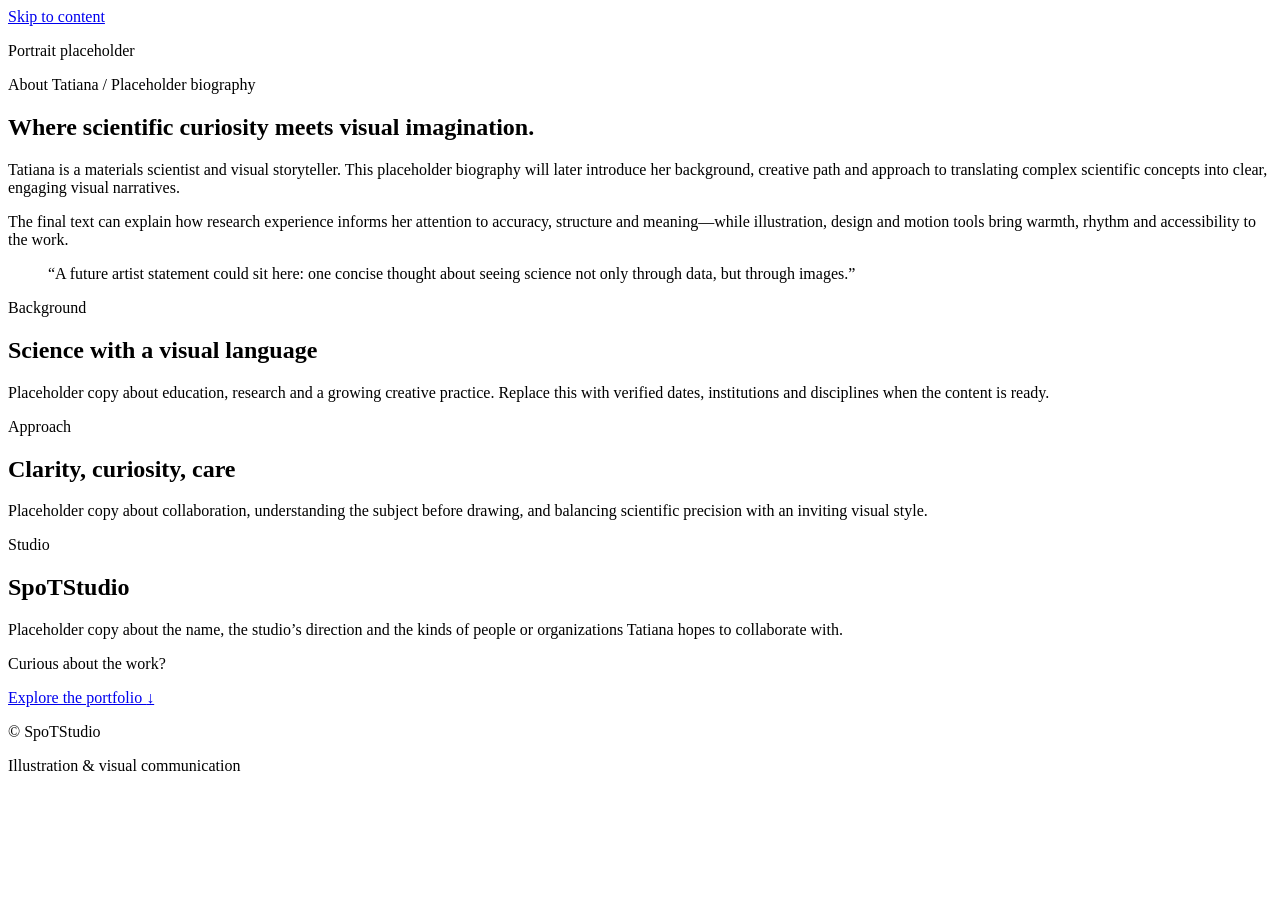
==== about.html @ 422855f8 "Publish initial SpoTStudio website" ====
<!doctype html>
<html lang="en">
<head>
  <meta charset="utf-8"><meta name="viewport" content="width=device-width, initial-scale=1">
  <meta name="description" content="About SpoTStudio and its creative practice.">
  <title>SpoTStudio — About</title>
  <link rel="stylesheet" href="assets/css/styles.css">
</head>
<body data-page="about">
  <a class="skip-link" href="#main">Skip to content</a><div data-site-header></div>
  <main id="main" class="about-main">
    <section class="about-hero wrap">
      <div class="portrait-placeholder" role="img" aria-label="Placeholder portrait for Tatiana">
        <div class="portrait-orbit orbit-one"></div><div class="portrait-orbit orbit-two"></div>
        <div class="portrait-silhouette"><span></span></div>
        <p>Portrait placeholder</p>
      </div>
      <div class="about-copy">
        <p class="eyebrow">About Tatiana / Placeholder biography</p>
        <h1>Where scientific curiosity meets visual imagination.</h1>
        <p class="dropcap">Tatiana is a materials scientist and visual storyteller. This placeholder biography will later introduce her background, creative path and approach to translating complex scientific concepts into clear, engaging visual narratives.</p>
        <p>The final text can explain how research experience informs her attention to accuracy, structure and meaning—while illustration, design and motion tools bring warmth, rhythm and accessibility to the work.</p>
        <blockquote>“A future artist statement could sit here: one concise thought about seeing science not only through data, but through images.”</blockquote>
      </div>
    </section>

    <section class="about-notes wrap">
      <article><p class="section-index">Background</p><h2>Science with a visual language</h2><p>Placeholder copy about education, research and a growing creative practice. Replace this with verified dates, institutions and disciplines when the content is ready.</p></article>
      <article><p class="section-index">Approach</p><h2>Clarity, curiosity, care</h2><p>Placeholder copy about collaboration, understanding the subject before drawing, and balancing scientific precision with an inviting visual style.</p></article>
      <article><p class="section-index">Studio</p><h2>SpoTStudio</h2><p>Placeholder copy about the name, the studio’s direction and the kinds of people or organizations Tatiana hopes to collaborate with.</p></article>
    </section>
  </main>
  <section class="cta-band"><div class="wrap cta-inner"><p>Curious about the work?</p><a href="index.html#portfolio">Explore the portfolio <span aria-hidden="true">↓</span></a></div></section>
  <footer class="site-footer wrap"><p>© <span data-current-year></span> SpoTStudio</p><p>Illustration &amp; visual communication</p></footer>
  <script src="assets/js/header.js"></script><script src="assets/js/main.js"></script>
</body>
</html>
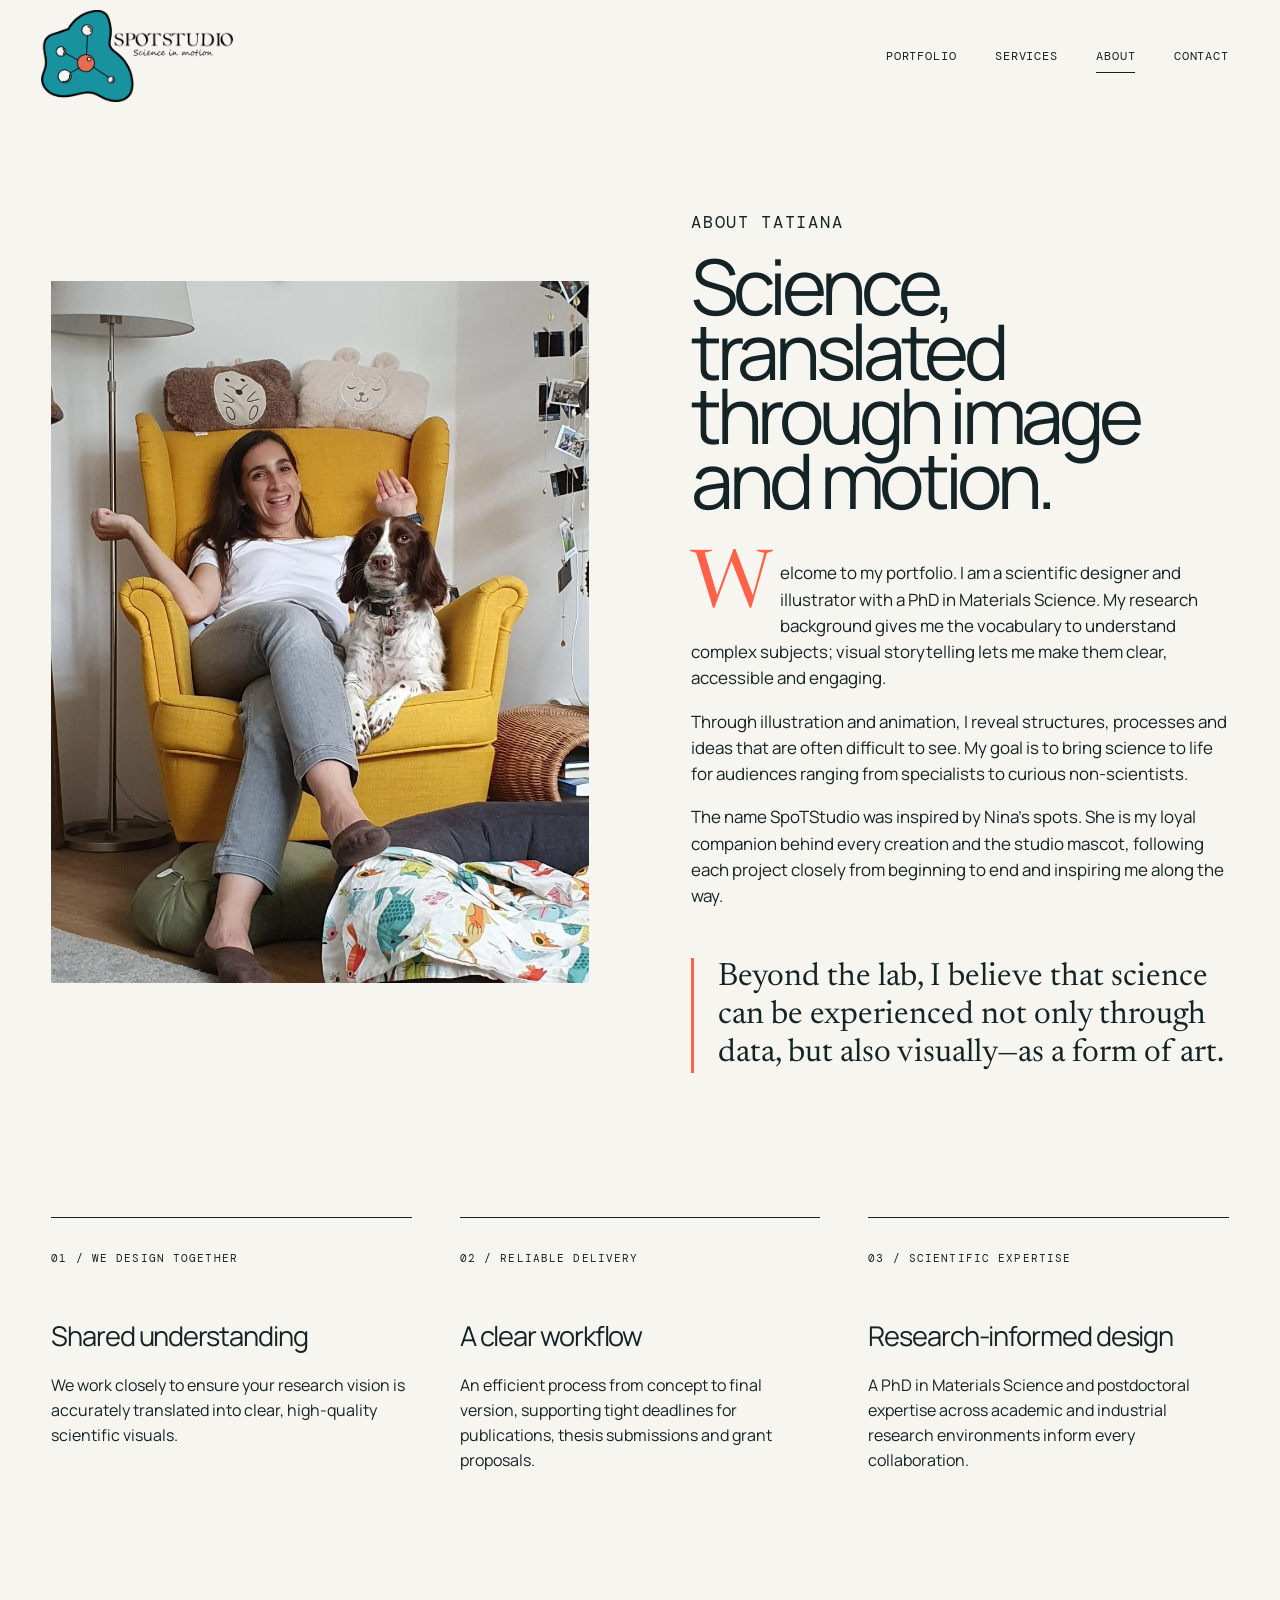
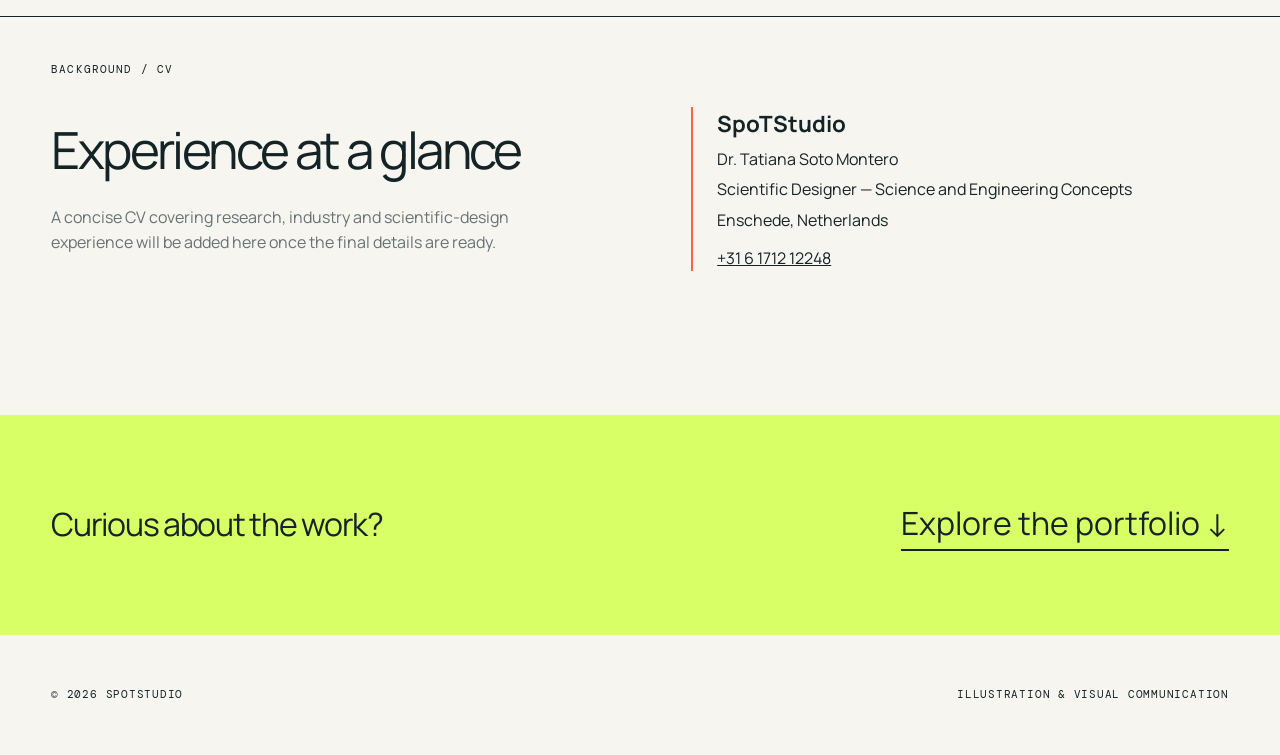
==== commit b40c2608: "Publish curated SpoTStudio portfolio" ====
--- a/about.html
+++ b/about.html
@@ -2,7 +2,7 @@
 <html lang="en">
 <head>
   <meta charset="utf-8"><meta name="viewport" content="width=device-width, initial-scale=1">
-  <meta name="description" content="About SpoTStudio and its creative practice.">
+  <meta name="description" content="Meet Dr. Tatiana Soto Montero, scientific designer and illustrator behind SpoTStudio.">
   <title>SpoTStudio — About</title>
   <link rel="stylesheet" href="assets/css/styles.css">
 </head>
@@ -10,28 +10,29 @@
   <a class="skip-link" href="#main">Skip to content</a><div data-site-header></div>
   <main id="main" class="about-main">
     <section class="about-hero wrap">
-      <div class="portrait-placeholder" role="img" aria-label="Placeholder portrait for Tatiana">
-        <div class="portrait-orbit orbit-one"></div><div class="portrait-orbit orbit-two"></div>
-        <div class="portrait-silhouette"><span></span></div>
-        <p>Portrait placeholder</p>
-      </div>
+      <figure class="about-portrait"><img src="assets/images/tatiana-intro.webp" alt="Tatiana seated with her dog" loading="eager" decoding="async"></figure>
       <div class="about-copy">
-        <p class="eyebrow">About Tatiana / Placeholder biography</p>
-        <h1>Where scientific curiosity meets visual imagination.</h1>
-        <p class="dropcap">Tatiana is a materials scientist and visual storyteller. This placeholder biography will later introduce her background, creative path and approach to translating complex scientific concepts into clear, engaging visual narratives.</p>
-        <p>The final text can explain how research experience informs her attention to accuracy, structure and meaning—while illustration, design and motion tools bring warmth, rhythm and accessibility to the work.</p>
-        <blockquote>“A future artist statement could sit here: one concise thought about seeing science not only through data, but through images.”</blockquote>
+        <p class="eyebrow">About Tatiana</p>
+        <h1>Science, translated through image and motion.</h1>
+        <p class="dropcap">Welcome to my portfolio. I am a scientific designer and illustrator with a PhD in Materials Science. My research background gives me the vocabulary to understand complex subjects; visual storytelling lets me make them clear, accessible and engaging.</p>
+        <p>Through illustration and animation, I reveal structures, processes and ideas that are often difficult to see. My goal is to bring science to life for audiences ranging from specialists to curious non-scientists.</p>
+        <p>The name SpoTStudio was inspired by Nina’s spots. She is my loyal companion behind every creation and the studio mascot, following each project closely from beginning to end and inspiring me along the way.</p>
+        <blockquote>Beyond the lab, I believe that science can be experienced not only through data, but also visually—as a form of art.</blockquote>
       </div>
     </section>
 
     <section class="about-notes wrap">
-      <article><p class="section-index">Background</p><h2>Science with a visual language</h2><p>Placeholder copy about education, research and a growing creative practice. Replace this with verified dates, institutions and disciplines when the content is ready.</p></article>
-      <article><p class="section-index">Approach</p><h2>Clarity, curiosity, care</h2><p>Placeholder copy about collaboration, understanding the subject before drawing, and balancing scientific precision with an inviting visual style.</p></article>
-      <article><p class="section-index">Studio</p><h2>SpoTStudio</h2><p>Placeholder copy about the name, the studio’s direction and the kinds of people or organizations Tatiana hopes to collaborate with.</p></article>
+      <article><p class="section-index">01 / We design together</p><h2>Shared understanding</h2><p>We work closely to ensure your research vision is accurately translated into clear, high-quality scientific visuals.</p></article>
+      <article><p class="section-index">02 / Reliable delivery</p><h2>A clear workflow</h2><p>An efficient process from concept to final version, supporting tight deadlines for publications, thesis submissions and grant proposals.</p></article>
+      <article><p class="section-index">03 / Scientific expertise</p><h2>Research-informed design</h2><p>A PhD in Materials Science and postdoctoral expertise across academic and industrial research environments inform every collaboration.</p></article>
+    </section>
+    <section class="studio-details wrap" aria-labelledby="studio-details-title">
+      <div><p class="section-index">Background / CV</p><h2 id="studio-details-title">Experience at a glance</h2><p>A concise CV covering research, industry and scientific-design experience will be added here once the final details are ready.</p></div>
+      <address><strong>SpoTStudio</strong><span>Dr. Tatiana Soto Montero</span><span>Scientific Designer — Science and Engineering Concepts</span><span>Enschede, Netherlands</span><a href="tel:+316171212248">+31 6 1712 12248</a></address>
     </section>
   </main>
   <section class="cta-band"><div class="wrap cta-inner"><p>Curious about the work?</p><a href="index.html#portfolio">Explore the portfolio <span aria-hidden="true">↓</span></a></div></section>
   <footer class="site-footer wrap"><p>© <span data-current-year></span> SpoTStudio</p><p>Illustration &amp; visual communication</p></footer>
-  <script src="assets/js/header.js"></script><script src="assets/js/main.js"></script>
+  <script src="assets/js/header.js?v=20260910-2"></script><script src="assets/js/main.js"></script>
 </body>
 </html>
--- a/assets/css/styles.css
+++ b/assets/css/styles.css
@@ -0,0 +1,80 @@
+@import url('https://fonts.googleapis.com/css2?family=DM+Mono:wght@300;400;500&family=Manrope:wght@400;500;600&family=Newsreader:ital,opsz,wght@1,6..72,400&display=swap');
+
+:root{--paper:#f6f5f0;--ink:#142326;--muted:#667273;--line:#cfd3cd;--accent:#ff6248;--acid:#d8ff65;--max:1440px;--pad:clamp(1.25rem,4vw,4rem)}
+*{box-sizing:border-box}html{scroll-behavior:smooth}body{margin:0;background:var(--paper);color:var(--ink);font-family:"Manrope",Arial,sans-serif;font-size:16px;line-height:1.55}a{color:inherit}button,input{font:inherit}.wrap{width:min(var(--max),100%);margin-inline:auto;padding-inline:var(--pad)}.skip-link{position:fixed;left:1rem;top:-5rem;z-index:999;background:var(--ink);color:white;padding:.7rem 1rem}.skip-link:focus{top:1rem}.site-header{height:112px;display:flex;align-items:center;justify-content:space-between;position:relative;z-index:10}.brand{display:flex;align-items:center;gap:.8rem;text-decoration:none;font-weight:600;letter-spacing:-.035em;font-size:1.05rem}.brand-mark{width:35px;height:35px;border:1.5px solid var(--ink);border-radius:50%;display:grid;place-items:center;position:relative;font-family:"DM Mono",monospace;font-size:.68rem}.brand-mark i{font-style:normal;position:absolute}.brand-mark i:first-child{transform:translate(-3px,-3px)}.brand-mark i:last-child{transform:translate(4px,4px);color:var(--accent)}.site-nav{display:flex;gap:clamp(1.5rem,3vw,3.3rem);font-family:"DM Mono",monospace;font-size:.76rem;text-transform:uppercase;letter-spacing:.07em}.site-nav a{text-decoration:none;padding-block:.25rem;position:relative}.site-nav a:after{content:"";position:absolute;left:0;right:100%;bottom:-.2rem;height:1px;background:var(--ink);transition:right .25s ease}.site-nav a:hover:after,.site-nav a[aria-current="page"]:after{right:0}.menu-toggle{display:none;background:none;border:0;text-transform:uppercase;font-family:"DM Mono",monospace;font-size:.78rem}.hero{min-height:610px;padding-top:clamp(5rem,10vw,9rem);padding-bottom:7rem;display:grid;grid-template-columns:1fr minmax(260px,470px);align-content:start;column-gap:4rem}.eyebrow,.section-index,.filter-label{font-family:"DM Mono",monospace;text-transform:uppercase;letter-spacing:.1em;font-size:.7rem}.hero .eyebrow{grid-column:1/-1;margin:0 0 1.7rem}.hero h1,.page-intro h1,.about-copy h1,.contact-intro h1{font-size:clamp(4rem,9.4vw,9rem);font-weight:400;letter-spacing:-.07em;line-height:.84;margin:0}.hero h1 em{font-family:"Newsreader",Georgia,serif;font-weight:400;color:var(--accent)}.hero-copy{padding-top:clamp(2rem,9vw,6rem);font-size:clamp(1rem,1.3vw,1.2rem)}.hero-copy p{max-width:41ch}.text-link{display:inline-block;margin-top:1.3rem;text-decoration:none;border-bottom:1px solid;padding-bottom:.2rem}.portfolio{padding-bottom:9rem}.section-heading{display:flex;justify-content:space-between;align-items:end;border-bottom:1px solid var(--ink);padding-bottom:1.5rem}.section-heading h2{font-size:clamp(2.4rem,5vw,4.8rem);font-weight:400;letter-spacing:-.055em;line-height:1;margin:.6rem 0 0}.result-count{font-family:"DM Mono",monospace;font-size:.76rem}.filters{display:grid;grid-template-columns:1.25fr .75fr;gap:3rem;padding:1.6rem 0 3.5rem}.filter-group{display:flex;align-items:flex-start;gap:2rem}.filter-label{padding-top:.6rem;white-space:nowrap}.filter-buttons{display:flex;flex-wrap:wrap;gap:.45rem}.filter-button{border:1px solid var(--line);background:transparent;border-radius:100px;padding:.45rem .9rem;cursor:pointer;font-size:.83rem;transition:.2s ease}.filter-button:hover{border-color:var(--ink)}.filter-button.is-active{background:var(--ink);border-color:var(--ink);color:white}.year-filter{display:grid;grid-template-columns:auto 1fr;gap:1.5rem}.year-controls{display:grid;grid-template-columns:1fr 1fr;gap:1.2rem}.year-controls label{font-family:"DM Mono",monospace;font-size:.72rem;display:grid;grid-template-columns:1fr auto;gap:.55rem}.year-controls input{grid-column:1/-1;width:100%;accent-color:var(--accent)}.project-grid{display:grid;grid-template-columns:repeat(12,1fr);gap:4.5rem 1.5rem}.project-card{grid-column:span 6}.project-card:nth-child(3n){grid-column:3/span 8}.project-open{display:block;width:100%;padding:0;border:0;background:transparent;color:inherit;position:relative;overflow:hidden;cursor:pointer;text-align:left}.artwork{aspect-ratio:4/3;background:var(--c1);overflow:hidden;position:relative}.project-card-tall .artwork{aspect-ratio:4/4.75}.shape{position:absolute;display:block;transition:transform .7s cubic-bezier(.2,.7,.2,1)}.shape-one{width:60%;aspect-ratio:1;border-radius:50%;background:var(--c2);left:20%;top:16%}.shape-two{width:48%;height:65%;border-radius:50% 12% 45% 40%;background:var(--c3);left:6%;bottom:-24%;transform:rotate(16deg)}.shape-three{width:35%;height:60%;border:2px solid var(--c2);border-radius:50%;right:5%;bottom:-21%;transform:rotate(-27deg)}.visual-b .shape-one{border-radius:12%;width:42%;height:68%;left:29%;top:15%;transform:rotate(10deg)}.visual-b .shape-two{width:22%;height:22%;border-radius:50%;left:16%;bottom:15%}.visual-b .shape-three{width:56%;height:30%;bottom:13%;right:9%;border-radius:50%}.visual-c .shape-one{width:22%;top:22%;left:12%;box-shadow:80px 60px 0 var(--c3),160px -15px 0 var(--c2);filter:blur(1px)}.visual-c .shape-two{width:72%;height:2px;bottom:28%;left:14%;background:var(--c2);transform:rotate(-8deg)}.visual-c .shape-three{width:44%;height:44%;bottom:-12%;right:-4%;border-width:20px}.visual-d .shape-one{width:46%;border-radius:5% 55% 8% 48%;transform:rotate(20deg);left:10%}.visual-d .shape-two{width:34%;height:47%;border-radius:50% 6%;left:47%;bottom:8%;transform:rotate(-20deg)}.visual-d .shape-three{width:23%;height:42%;bottom:8%;right:5%;border-radius:0}.placeholder-label{position:absolute;left:1rem;bottom:1rem;background:rgba(246,245,240,.9);padding:.35rem .55rem;font-family:"DM Mono",monospace;font-size:.62rem;text-transform:uppercase;letter-spacing:.07em}.play-mark{position:absolute;display:grid;place-items:center;width:4rem;height:4rem;border-radius:50%;background:var(--acid);color:var(--ink);left:50%;top:50%;transform:translate(-50%,-50%);z-index:2;padding-left:.18rem}.card-overlay{position:absolute;inset:0;background:rgba(20,35,38,.86);color:white;display:flex;justify-content:space-between;align-items:end;padding:1.3rem;opacity:0;transition:opacity .3s}.card-overlay span{transform:translateY(10px);transition:transform .3s}.card-overlay i{font-style:normal;font-size:1.8rem}.project-open:hover .card-overlay,.project-open:focus-visible .card-overlay{opacity:1}.project-open:hover .card-overlay span,.project-open:focus-visible .card-overlay span{transform:none}.project-open:hover .shape-one{transform:scale(1.08) rotate(4deg)}.project-open:hover .shape-two{transform:translate(12px,-12px) rotate(24deg)}.card-meta{display:flex;justify-content:space-between;gap:2rem;padding-top:1rem}.card-meta h3{font-size:1.1rem;margin:0 0 .2rem;font-weight:500}.card-meta p,.card-meta time{margin:0;font-size:.72rem;color:var(--muted);font-family:"DM Mono",monospace}.card-meta>div:last-child{text-align:right}.empty-state{padding:5rem;border:1px solid var(--line);text-align:center}.cta-band{background:var(--acid)}.cta-inner{min-height:220px;display:flex;align-items:center;justify-content:space-between;gap:2rem}.cta-inner p{font-size:clamp(1.3rem,2.5vw,2.4rem);letter-spacing:-.04em}.cta-inner a{text-decoration:none;font-size:clamp(1.3rem,2.5vw,2.4rem);border-bottom:2px solid}.site-footer{height:120px;display:flex;align-items:center;justify-content:space-between;font-family:"DM Mono",monospace;text-transform:uppercase;font-size:.68rem;letter-spacing:.07em}.project-dialog{width:min(1120px,94vw);max-height:90vh;padding:0;border:0;background:var(--paper);color:var(--ink);box-shadow:0 30px 100px rgba(0,0,0,.25)}.project-dialog::backdrop{background:rgba(13,24,26,.75);backdrop-filter:blur(4px)}.dialog-close{position:fixed;right:max(4vw,2rem);top:max(4vh,1rem);z-index:2;background:var(--paper);border:1px solid var(--ink);padding:.5rem .8rem;cursor:pointer}.dialog-content{display:grid;grid-template-columns:1.15fr .85fr}.artwork-large{height:75vh;aspect-ratio:auto}.dialog-copy{padding:clamp(2rem,6vw,5rem);display:flex;flex-direction:column;justify-content:center}.dialog-copy h2{font-size:clamp(2.5rem,5vw,5rem);font-weight:400;letter-spacing:-.06em;line-height:.95;margin:1rem 0 2rem}.dialog-copy>p:last-of-type{font-size:1.1rem}.dialog-copy dl{border-top:1px solid var(--line);margin-top:2rem}.dialog-copy dl div{display:grid;grid-template-columns:1fr 2fr;border-bottom:1px solid var(--line);padding:.7rem 0}.dialog-copy dt{font-family:"DM Mono",monospace;font-size:.7rem;text-transform:uppercase}.dialog-copy dd{margin:0}.page-main{padding-top:7rem;padding-bottom:9rem}.page-intro{display:grid;grid-template-columns:1fr minmax(260px,520px);column-gap:4rem}.page-intro .eyebrow{grid-column:1/-1}.page-intro h1{font-size:clamp(3.6rem,7.5vw,7rem);max-width:12ch}.lede{align-self:end;max-width:47ch;font-size:1.12rem}.service-list{border-top:1px solid var(--ink);margin-top:8rem}.service-row{display:grid;grid-template-columns:60px 1fr 220px;gap:2rem;padding:2.4rem 0;border-bottom:1px solid var(--line)}.service-row>span,.service-tags{font-family:"DM Mono",monospace;font-size:.7rem;text-transform:uppercase}.service-row h2{font-size:clamp(1.6rem,2.7vw,2.7rem);font-weight:400;letter-spacing:-.045em;margin:0}.service-row div p{max-width:60ch;margin:.6rem 0 0;color:var(--muted)}.service-tags{text-align:right}.process-section{margin-top:9rem;border-top:1px solid var(--ink);padding-top:1.5rem}.process-grid{display:grid;grid-template-columns:repeat(3,1fr);gap:1.5rem;margin-top:4rem}.process-grid div{background:#eceae1;padding:2rem;min-height:245px}.process-grid strong{font-family:"DM Mono",monospace;font-size:.72rem}.process-grid h3{font-size:1.7rem;font-weight:400;margin:4rem 0 .7rem}.about-main{padding-top:5rem;padding-bottom:9rem}.about-hero{display:grid;grid-template-columns:minmax(380px,1fr) 1fr;gap:clamp(3rem,8vw,8rem);align-items:center}.portrait-placeholder{min-height:680px;background:#082d34;position:relative;overflow:hidden;color:white;display:flex;align-items:end;padding:1.5rem;font-family:"DM Mono",monospace;font-size:.7rem;text-transform:uppercase;letter-spacing:.08em}.portrait-orbit{position:absolute;border:1px solid rgba(216,255,101,.7);border-radius:50%}.orbit-one{width:540px;height:210px;top:24%;left:-10%;transform:rotate(20deg)}.orbit-two{width:430px;height:430px;top:8%;right:-20%}.portrait-silhouette{position:absolute;width:56%;height:63%;bottom:0;left:22%;background:#f1b393;border-radius:48% 48% 8% 8%}.portrait-silhouette:before{content:"";position:absolute;width:43%;aspect-ratio:1;border-radius:50%;background:#eab08e;left:28%;top:-27%}.portrait-silhouette:after{content:"";position:absolute;width:59%;height:42%;border-radius:50% 50% 30% 35%;background:#1b2522;left:20%;top:-31%}.portrait-silhouette span{position:absolute;width:150%;height:30%;background:var(--accent);left:-25%;bottom:17%;transform:rotate(-7deg)}.about-copy h1{font-size:clamp(3rem,6vw,6.4rem);margin:1.2rem 0 3rem}.about-copy p{max-width:57ch;font-size:1.06rem}.dropcap:first-letter{font-family:"Newsreader",Georgia,serif;font-size:5rem;float:left;line-height:.72;padding-right:.5rem;color:var(--accent)}blockquote{font-family:"Newsreader",Georgia,serif;font-size:clamp(1.5rem,2.5vw,2.3rem);line-height:1.2;margin:3rem 0 0;padding-left:1.5rem;border-left:3px solid var(--accent)}.about-notes{display:grid;grid-template-columns:repeat(3,1fr);gap:3rem;margin-top:9rem}.about-notes article{border-top:1px solid var(--ink);padding-top:1.3rem}.about-notes h2{font-size:1.7rem;font-weight:400;letter-spacing:-.04em;margin:3rem 0 1rem}.contact-main{padding-top:clamp(5rem,10vw,10rem);padding-bottom:9rem;display:grid;grid-template-columns:1fr 1fr;gap:clamp(3rem,8vw,8rem)}.contact-intro h1{font-size:clamp(4rem,8vw,8rem);margin:1.2rem 0 3rem}.contact-intro>p:last-child{max-width:46ch;font-size:1.1rem}.contact-card{border-top:1px solid var(--ink);align-self:center}.contact-card a{display:grid;grid-template-columns:100px 1fr auto;align-items:center;gap:1rem;padding:1.5rem 0;border-bottom:1px solid var(--line);text-decoration:none;transition:padding .2s}.contact-card a:hover{padding-left:.7rem}.contact-card span{font-family:"DM Mono",monospace;font-size:.7rem;text-transform:uppercase}.contact-card strong{font-weight:400}.contact-card i{font-style:normal;font-size:1.3rem}.contact-note{grid-column:2;border-left:2px solid var(--accent);padding-left:1.2rem;color:var(--muted);font-size:.85rem}.contact-note p{margin:.2rem 0}
+@media(max-width:850px){.site-header{height:85px}.menu-toggle{display:block}.site-nav{display:none;position:absolute;top:74px;left:var(--pad);right:var(--pad);background:var(--ink);color:white;padding:1.2rem;flex-direction:column;gap:1rem}.site-nav.is-open{display:flex}.hero{grid-template-columns:1fr;min-height:550px;padding-top:5rem}.hero-copy{max-width:530px}.filters{grid-template-columns:1fr}.project-grid{gap:3rem 1rem}.project-card,.project-card:nth-child(3n){grid-column:span 6}.dialog-content{grid-template-columns:1fr}.artwork-large{height:50vh}.page-intro{grid-template-columns:1fr}.lede{margin-top:2rem}.service-row{grid-template-columns:40px 1fr}.service-tags{grid-column:2;text-align:left}.about-hero{grid-template-columns:1fr}.portrait-placeholder{min-height:570px}.about-notes{grid-template-columns:1fr}.contact-main{grid-template-columns:1fr}.contact-note{grid-column:1}.cta-inner{align-items:flex-start;flex-direction:column;justify-content:center}.site-footer{height:auto;padding-top:2rem;padding-bottom:2rem;gap:1rem;align-items:flex-start;flex-direction:column}}
+@media(max-width:560px){.hero h1{font-size:3.7rem}.project-card,.project-card:nth-child(3n){grid-column:1/-1}.filters{padding-bottom:2rem}.filter-group,.year-filter{display:block}.filter-label{display:block;margin-bottom:.8rem}.year-controls{margin-top:.8rem}.service-row{grid-template-columns:1fr}.service-row>span,.service-tags{grid-column:1}.process-grid{grid-template-columns:1fr}.about-main{padding-top:2rem}.portrait-placeholder{min-height:480px}.contact-card a{grid-template-columns:1fr auto}.contact-card strong{grid-column:1;font-size:.85rem}.contact-card i{grid-column:2;grid-row:1/3}.site-footer p{margin:0}.project-dialog{width:96vw}.dialog-close{position:sticky;float:right;top:.5rem;margin:.5rem}.artwork-large{height:42vh}}
+@media(prefers-reduced-motion:reduce){html{scroll-behavior:auto}*,*:before,*:after{transition:none!important;animation:none!important}}
+
+/* Portfolio range and modular grid */
+.sr-only{position:absolute!important;width:1px!important;height:1px!important;padding:0!important;margin:-1px!important;overflow:hidden!important;clip:rect(0,0,0,0)!important;white-space:nowrap!important;border:0!important}
+.year-filter{grid-template-columns:auto minmax(210px,1fr)}
+.range-filter{--range-start:0%;--range-end:100%}
+.range-values{display:flex;justify-content:center;gap:.55rem;font-family:"DM Mono",monospace;font-size:.78rem;font-weight:500}
+.dual-range{height:28px;position:relative;margin-top:.15rem}
+.range-track{position:absolute;left:0;right:0;top:13px;height:2px;background:linear-gradient(to right,var(--line) 0 var(--range-start),var(--accent) var(--range-start) var(--range-end),var(--line) var(--range-end) 100%)}
+.dual-range input{position:absolute;left:0;top:0;width:100%;height:28px;margin:0;background:transparent;pointer-events:none;appearance:none;-webkit-appearance:none}
+.dual-range input::-webkit-slider-runnable-track{height:2px;background:transparent}
+.dual-range input::-moz-range-track{height:2px;background:transparent}
+.dual-range input::-webkit-slider-thumb{appearance:none;-webkit-appearance:none;width:17px;height:17px;margin-top:-7px;border-radius:50%;border:2px solid var(--paper);background:var(--ink);box-shadow:0 0 0 1px var(--ink);cursor:grab;pointer-events:auto}
+.dual-range input::-moz-range-thumb{width:13px;height:13px;border-radius:50%;border:2px solid var(--paper);background:var(--ink);box-shadow:0 0 0 1px var(--ink);cursor:grab;pointer-events:auto}
+.dual-range input:focus-visible::-webkit-slider-thumb{outline:3px solid var(--acid);outline-offset:3px}
+.dual-range input:focus-visible::-moz-range-thumb{outline:3px solid var(--acid);outline-offset:3px}
+.range-limits{display:flex;justify-content:space-between;color:var(--muted);font-family:"DM Mono",monospace;font-size:.6rem}
+.project-grid{display:grid;grid-template-columns:repeat(2,minmax(0,1fr));grid-auto-rows:clamp(310px,31vw,470px);grid-auto-flow:dense;gap:1.5rem}
+.project-card,.project-card:nth-child(3n){min-width:0;min-height:0;display:grid;grid-template-rows:minmax(0,1fr) auto}
+.project-card.project-size-1x1{grid-column:span 1;grid-row:span 1}
+.project-card.project-size-1x2{grid-column:span 1;grid-row:span 2}
+.project-card.project-size-2x1{grid-column:span 2;grid-row:span 1}
+.project-card.project-size-2x2{grid-column:span 2;grid-row:span 2}
+.project-open{height:100%;min-height:0}
+.project-card .artwork{width:100%;height:100%;aspect-ratio:auto}
+
+@media(max-width:850px){.project-grid{grid-template-columns:repeat(2,minmax(0,1fr));grid-auto-rows:clamp(280px,47vw,400px);gap:1.5rem 1rem}.project-card,.project-card:nth-child(3n){grid-template-rows:minmax(0,1fr) auto}.project-card.project-size-1x1{grid-column:span 1;grid-row:span 1}.project-card.project-size-1x2{grid-column:span 1;grid-row:span 2}.project-card.project-size-2x1{grid-column:span 2;grid-row:span 1}.project-card.project-size-2x2{grid-column:span 2;grid-row:span 2}}
+@media(max-width:560px){.project-grid{grid-template-columns:1fr;grid-auto-rows:auto;gap:3rem}.project-card,.project-card:nth-child(3n),.project-card.project-size-1x1,.project-card.project-size-1x2,.project-card.project-size-2x1,.project-card.project-size-2x2{grid-column:1;grid-row:auto}.project-open{height:auto}.project-card .artwork{height:auto;aspect-ratio:4/3}.project-card.project-size-1x2 .artwork{aspect-ratio:3/4}.range-filter{margin-top:.8rem}}
+
+/* Real portfolio media and updated studio content */
+.brand-logo{width:clamp(165px,15vw,210px);height:auto;object-fit:contain;display:block;margin-block:-24px;margin-left:-10px}
+.project-card .artwork{background:#e8e7e1}
+.project-card .artwork img{width:100%;height:100%;display:block;object-fit:cover;transition:transform .65s cubic-bezier(.2,.7,.2,1),filter .35s ease}
+.project-open:hover .artwork img,.project-open:focus-visible .artwork img{transform:scale(1.025);filter:saturate(1.04)}
+.project-dialog{width:min(1320px,94vw);height:min(90vh,920px);max-height:90vh;background:transparent;box-shadow:none;overflow:visible}
+.project-dialog::backdrop{background:rgba(7,14,16,.88);backdrop-filter:blur(7px)}
+.dialog-close{position:absolute;right:-.2rem;top:-2.9rem;width:2.35rem;height:2.35rem;border:1px solid rgba(255,255,255,.75);border-radius:50%;background:transparent;color:white;padding:0;font-size:1.5rem;line-height:1;display:grid;place-items:center}
+#dialog-content{height:100%}
+.lightbox-figure{height:100%;margin:0;display:grid;grid-template-rows:minmax(0,1fr) auto;justify-items:center}
+.lightbox-figure img,.lightbox-figure video{display:block;max-width:100%;width:auto;height:100%;max-height:calc(90vh - 4.5rem);object-fit:contain;background:#0c1112}
+.lightbox-figure figcaption{width:100%;display:flex;justify-content:space-between;gap:2rem;color:white;padding:.8rem 0 0;font-size:.82rem}
+.lightbox-figure figcaption strong{font-weight:500}.lightbox-figure figcaption span{font-family:"DM Mono",monospace;color:rgba(255,255,255,.7);text-align:right}
+.about-portrait{margin:0;min-height:680px;height:min(78vh,840px);overflow:hidden;background:#dedbd1}
+.about-portrait img{width:100%;height:100%;display:block;object-fit:cover;object-position:center center}
+.studio-details{display:grid;grid-template-columns:1fr 1fr;gap:clamp(3rem,8vw,8rem);border-top:1px solid var(--ink);padding-top:2rem;margin-top:8rem}
+.studio-details h2{font-size:clamp(2rem,4vw,4rem);font-weight:400;letter-spacing:-.05em;margin:2rem 0 1rem}.studio-details>div p:last-child{max-width:54ch;color:var(--muted)}
+.studio-details address{font-style:normal;display:flex;flex-direction:column;align-self:end;gap:.35rem;border-left:2px solid var(--accent);padding-left:1.5rem}.studio-details address strong{font-size:1.4rem}.studio-details address a{margin-top:.5rem}
+@media(max-width:850px){.about-portrait{min-height:570px;height:70vh}.studio-details{grid-template-columns:1fr}}
+@media(max-width:560px){.brand-logo{width:150px;margin-block:-20px;margin-left:-8px}.about-portrait{min-height:480px;height:62vh}.project-dialog{width:94vw;height:82vh}.dialog-close{right:0;top:-2.7rem}.lightbox-figure figcaption{flex-direction:column;gap:.2rem}.lightbox-figure figcaption span{text-align:left}}
+
+/* Curated portfolio */
+.project-open{text-decoration:none}
+.project-card .artwork.artwork-contain{background:#e9e8e2}
+.project-card .artwork.artwork-contain img{object-fit:contain;padding:clamp(.5rem,1.5vw,1.2rem)}
+.card-meta{display:block;padding-top:.85rem}
+.card-meta h3{font-size:1rem;line-height:1.35;margin:0;max-width:48ch}
+.project-card,.project-card:nth-child(3n){display:block}
+.card-overlay span{max-width:min(80%,42ch);font-size:clamp(.95rem,1.4vw,1.25rem);line-height:1.25;font-weight:500}
+.project-dialog{height:auto;max-height:90vh;overflow:auto}
+#dialog-content{height:auto}
+.lightbox-figure{height:auto;max-height:none;display:block}
+.lightbox-figure img,.lightbox-figure video{width:100%;height:auto;max-height:66vh;object-fit:contain}
+.lightbox-figure figcaption{display:grid;grid-template-columns:minmax(180px,.65fr) 1.35fr;align-items:start;max-width:1050px;margin-inline:auto;padding:1.2rem 0 .35rem}
+.lightbox-figure figcaption>strong{font-size:1rem}.lightbox-description{color:rgba(255,255,255,.78);font-size:.9rem;line-height:1.55}.lightbox-description p{margin:0 0 .75rem}.lightbox-description a{color:white}
+.publication-link{display:inline-block;margin-top:.5rem;text-decoration:none;border-bottom:1px solid currentColor;padding-bottom:.15rem}
+.project-main{padding-top:3rem;padding-bottom:9rem}.project-back{display:inline-block;font-family:"DM Mono",monospace;font-size:.72rem;text-transform:uppercase;letter-spacing:.08em;text-decoration:none;margin-bottom:clamp(5rem,10vw,9rem)}
+.project-intro{display:grid;grid-template-columns:minmax(0,1.15fr) minmax(280px,.85fr);column-gap:clamp(3rem,8vw,8rem);align-items:end;border-bottom:1px solid var(--ink);padding-bottom:clamp(3rem,6vw,6rem)}
+.project-intro>.eyebrow{grid-column:1/-1;margin:0 0 1.5rem}.project-intro h1{font-size:clamp(3.2rem,7vw,7.5rem);font-weight:400;letter-spacing:-.065em;line-height:.9;margin:0;overflow-wrap:anywhere}.project-description{font-size:1.05rem;max-width:58ch}.project-description p{margin:0 0 1rem}
+.project-media-list{display:grid;gap:clamp(5rem,10vw,10rem);padding-top:clamp(4rem,8vw,8rem)}
+.project-media{margin:0}.project-media>img,.project-media>video{display:block;width:100%;max-height:82vh;object-fit:cover;background:#10191b}.project-media-contain>img,.project-media-contain>video{object-fit:contain;background:#e9e8e2;padding:clamp(.5rem,2vw,2rem)}
+.project-media figcaption{display:grid;grid-template-columns:50px minmax(180px,.45fr) 1fr;gap:1.5rem;border-top:1px solid var(--line);padding-top:1rem;margin-top:1rem}.project-media figcaption>span{font-family:"DM Mono",monospace;font-size:.7rem}.project-media figcaption>strong{font-weight:500}.project-media-copy{color:var(--muted);max-width:62ch}.project-media-copy p{margin:0 0 .75rem}
+.project-missing{min-height:55vh}.project-missing h1{font-size:clamp(3rem,7vw,7rem);font-weight:400;letter-spacing:-.06em;line-height:.92;max-width:11ch}
+@media(max-width:850px){.project-intro{grid-template-columns:1fr}.project-description{margin-top:2rem}.project-media figcaption{grid-template-columns:40px 1fr}.project-media-copy{grid-column:2}}
+@media(max-width:560px){.lightbox-figure figcaption{grid-template-columns:1fr;gap:.6rem}.project-main{padding-top:2rem}.project-back{margin-bottom:4rem}.project-media-list{gap:5rem}.project-media figcaption{grid-template-columns:30px 1fr}.project-media-contain>img,.project-media-contain>video{padding:.4rem}}
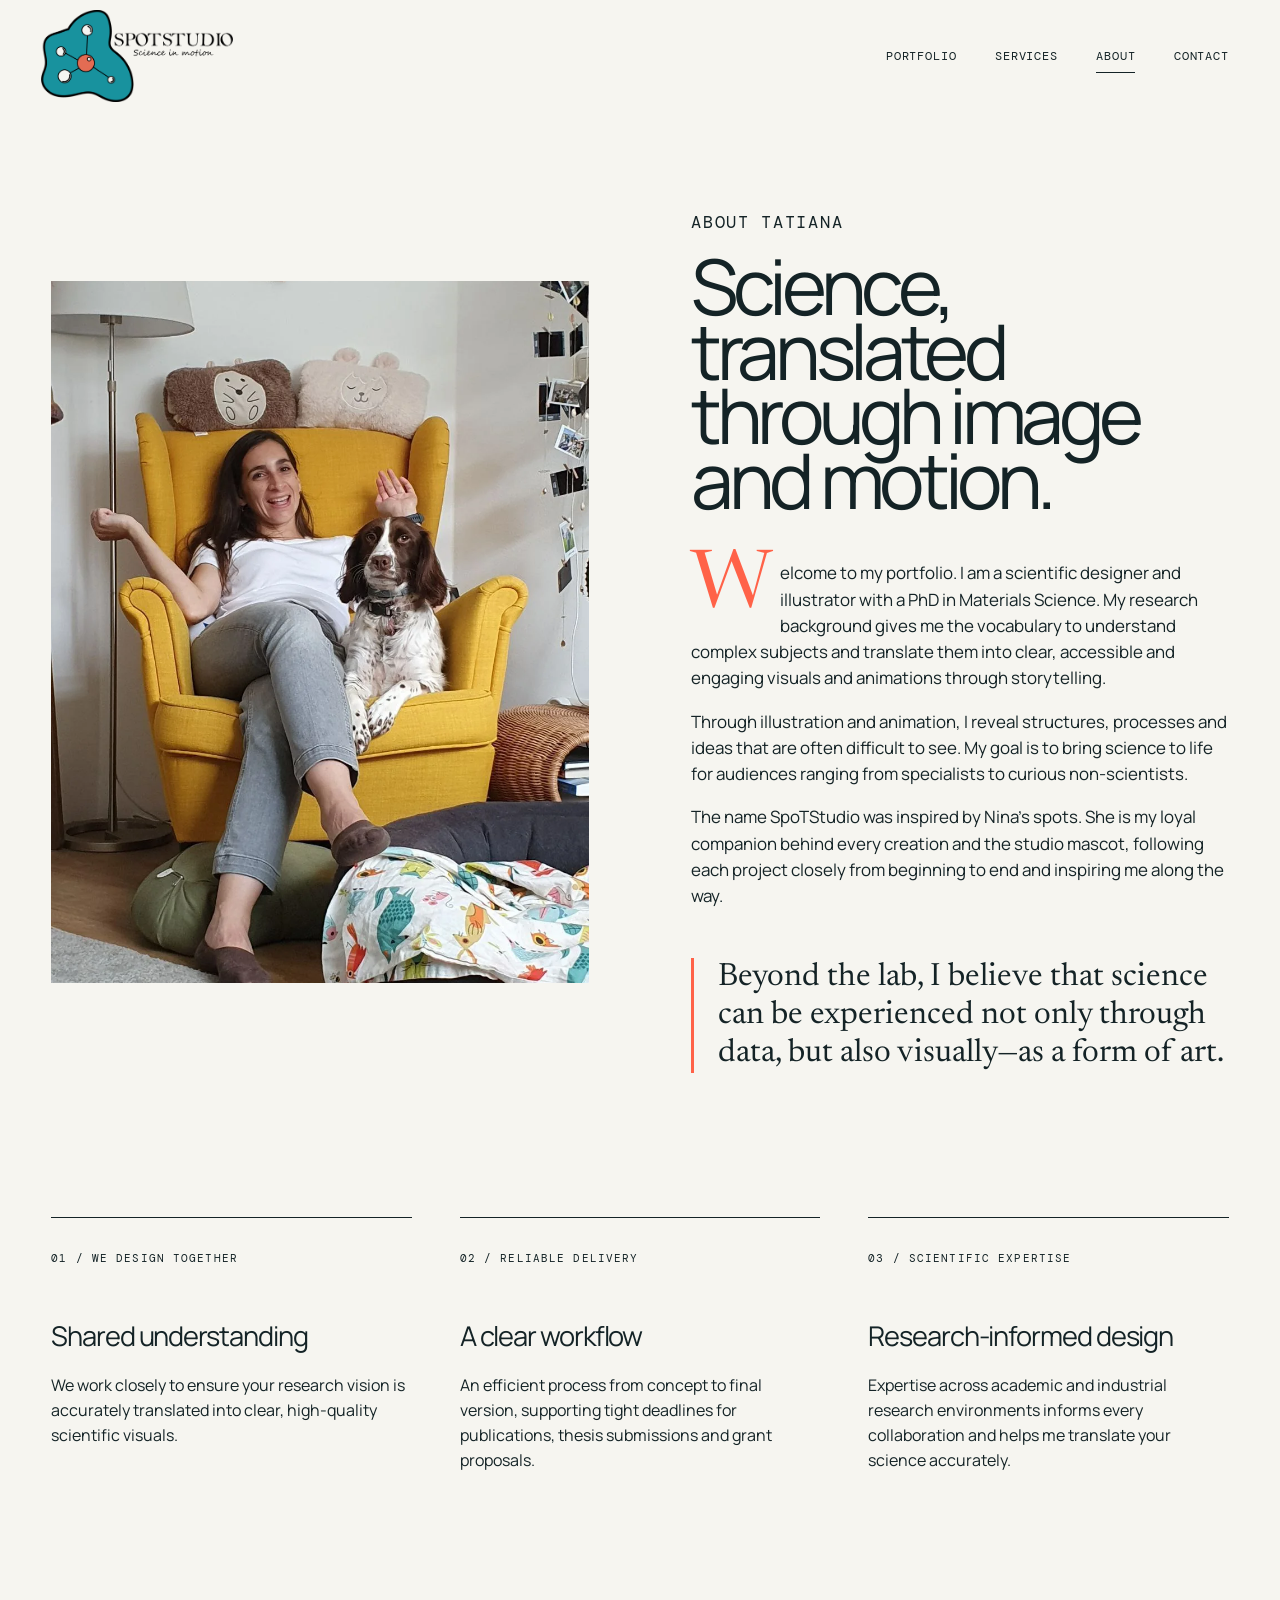
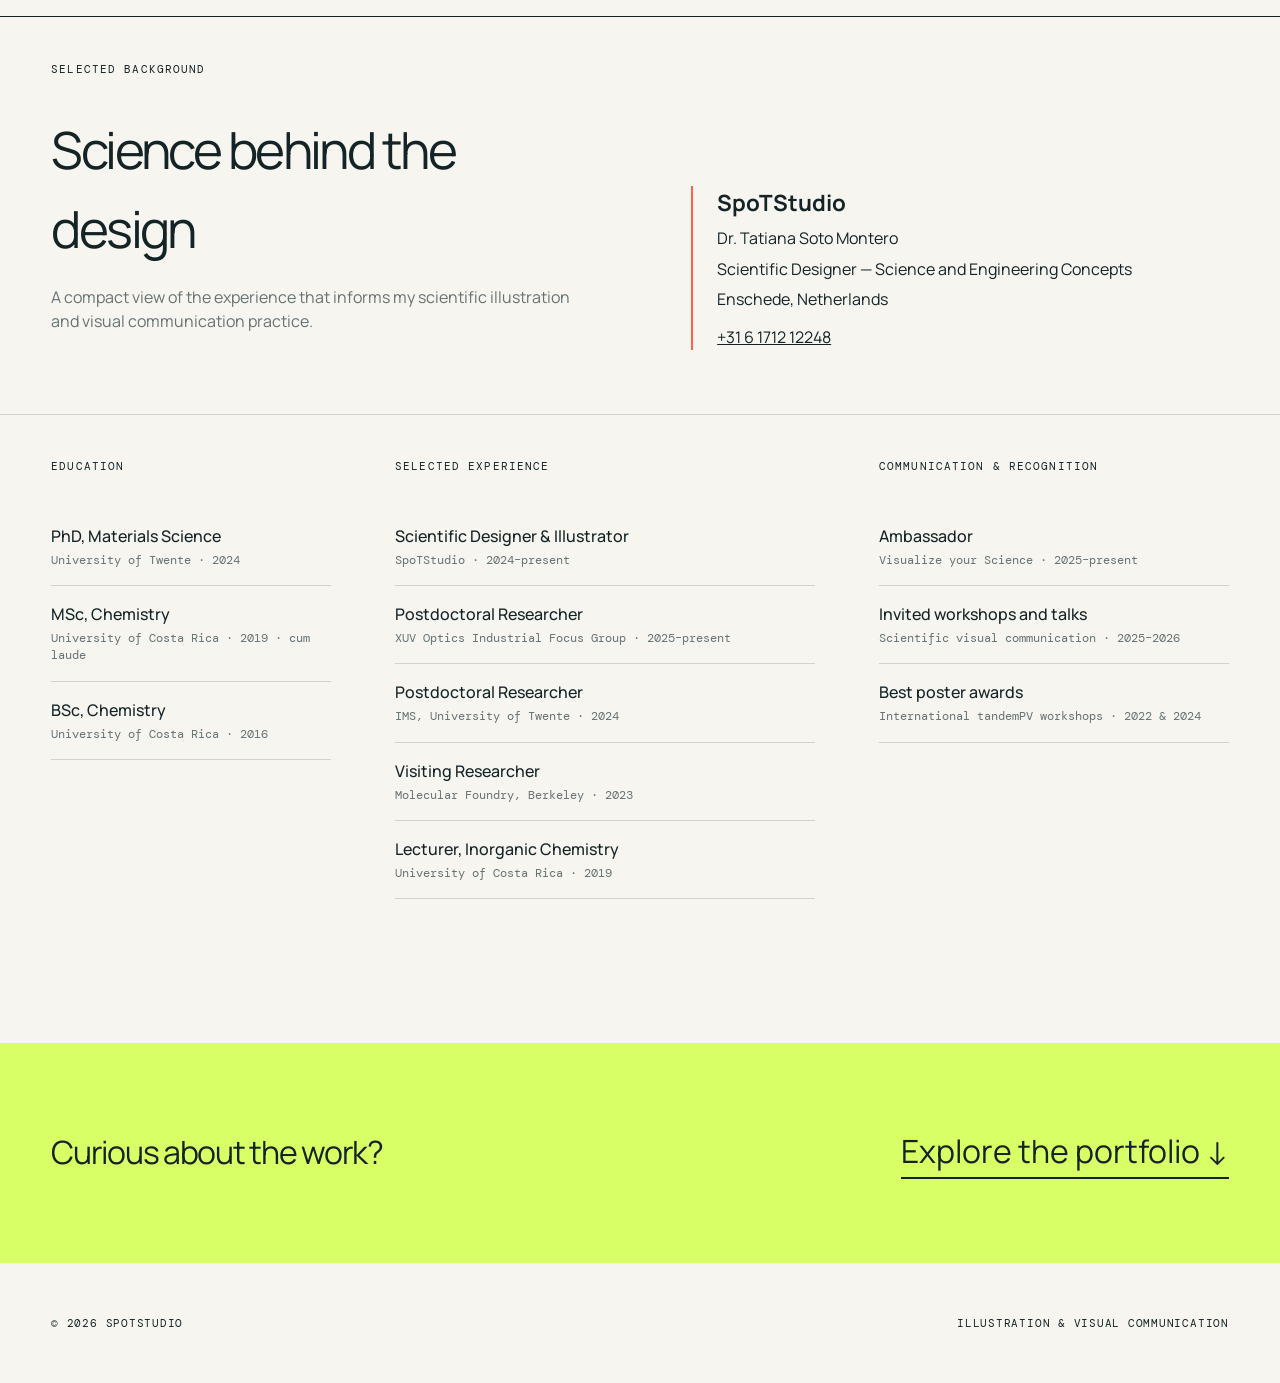
==== commit 4af35ad9: "Add final portfolio projects and search metadata" ====
--- a/about.html
+++ b/about.html
@@ -3,7 +3,11 @@
 <head>
   <meta charset="utf-8"><meta name="viewport" content="width=device-width, initial-scale=1">
   <meta name="description" content="Meet Dr. Tatiana Soto Montero, scientific designer and illustrator behind SpoTStudio.">
-  <title>SpoTStudio — About</title>
+  <meta name="robots" content="index, follow, max-image-preview:large">
+  <link rel="canonical" href="https://spotstudio.design/about.html">
+  <meta property="og:type" content="profile"><meta property="og:url" content="https://spotstudio.design/about.html">
+  <meta property="og:title" content="About Dr. Tatiana Soto Montero — SpoTStudio"><meta property="og:description" content="Scientific designer and illustrator with a PhD in Materials Science, translating complex research through image and motion.">
+  <title>About Tatiana Soto Montero — SpoTStudio</title>
   <link rel="stylesheet" href="assets/css/styles.css">
 </head>
 <body data-page="about">
@@ -14,7 +18,7 @@
       <div class="about-copy">
         <p class="eyebrow">About Tatiana</p>
         <h1>Science, translated through image and motion.</h1>
-        <p class="dropcap">Welcome to my portfolio. I am a scientific designer and illustrator with a PhD in Materials Science. My research background gives me the vocabulary to understand complex subjects; visual storytelling lets me make them clear, accessible and engaging.</p>
+        <p class="dropcap">Welcome to my portfolio. I am a scientific designer and illustrator with a PhD in Materials Science. My research background gives me the vocabulary to understand complex subjects and translate them into clear, accessible and engaging visuals and animations through storytelling.</p>
         <p>Through illustration and animation, I reveal structures, processes and ideas that are often difficult to see. My goal is to bring science to life for audiences ranging from specialists to curious non-scientists.</p>
         <p>The name SpoTStudio was inspired by Nina’s spots. She is my loyal companion behind every creation and the studio mascot, following each project closely from beginning to end and inspiring me along the way.</p>
         <blockquote>Beyond the lab, I believe that science can be experienced not only through data, but also visually—as a form of art.</blockquote>
@@ -24,11 +28,16 @@
     <section class="about-notes wrap">
       <article><p class="section-index">01 / We design together</p><h2>Shared understanding</h2><p>We work closely to ensure your research vision is accurately translated into clear, high-quality scientific visuals.</p></article>
       <article><p class="section-index">02 / Reliable delivery</p><h2>A clear workflow</h2><p>An efficient process from concept to final version, supporting tight deadlines for publications, thesis submissions and grant proposals.</p></article>
-      <article><p class="section-index">03 / Scientific expertise</p><h2>Research-informed design</h2><p>A PhD in Materials Science and postdoctoral expertise across academic and industrial research environments inform every collaboration.</p></article>
+      <article><p class="section-index">03 / Scientific expertise</p><h2>Research-informed design</h2><p>Expertise across academic and industrial research environments informs every collaboration and helps me translate your science accurately.</p></article>
     </section>
     <section class="studio-details wrap" aria-labelledby="studio-details-title">
-      <div><p class="section-index">Background / CV</p><h2 id="studio-details-title">Experience at a glance</h2><p>A concise CV covering research, industry and scientific-design experience will be added here once the final details are ready.</p></div>
+      <div><p class="section-index">Selected background</p><h2 id="studio-details-title">Science behind the design</h2><p>A compact view of the experience that informs my scientific illustration and visual communication practice.</p></div>
       <address><strong>SpoTStudio</strong><span>Dr. Tatiana Soto Montero</span><span>Scientific Designer — Science and Engineering Concepts</span><span>Enschede, Netherlands</span><a href="tel:+316171212248">+31 6 1712 12248</a></address>
+    </section>
+    <section class="cv-summary wrap" aria-label="Selected curriculum vitae">
+      <article><p class="section-index">Education</p><ul><li><strong>PhD, Materials Science</strong><span>University of Twente · 2024</span></li><li><strong>MSc, Chemistry</strong><span>University of Costa Rica · 2019 · cum laude</span></li><li><strong>BSc, Chemistry</strong><span>University of Costa Rica · 2016</span></li></ul></article>
+      <article><p class="section-index">Selected experience</p><ul><li><strong>Scientific Designer &amp; Illustrator</strong><span>SpoTStudio · 2024–present</span></li><li><strong>Postdoctoral Researcher</strong><span>XUV Optics Industrial Focus Group · 2025–present</span></li><li><strong>Postdoctoral Researcher</strong><span>IMS, University of Twente · 2024</span></li><li><strong>Visiting Researcher</strong><span>Molecular Foundry, Berkeley · 2023</span></li><li><strong>Lecturer, Inorganic Chemistry</strong><span>University of Costa Rica · 2019</span></li></ul></article>
+      <article><p class="section-index">Communication &amp; recognition</p><ul><li><strong>Ambassador</strong><span>Visualize your Science · 2025–present</span></li><li><strong>Invited workshops and talks</strong><span>Scientific visual communication · 2025–2026</span></li><li><strong>Best poster awards</strong><span>International tandemPV workshops · 2022 &amp; 2024</span></li></ul></article>
     </section>
   </main>
   <section class="cta-band"><div class="wrap cta-inner"><p>Curious about the work?</p><a href="index.html#portfolio">Explore the portfolio <span aria-hidden="true">↓</span></a></div></section>
--- a/assets/css/styles.css
+++ b/assets/css/styles.css
@@ -78,3 +78,34 @@
 .project-missing{min-height:55vh}.project-missing h1{font-size:clamp(3rem,7vw,7rem);font-weight:400;letter-spacing:-.06em;line-height:.92;max-width:11ch}
 @media(max-width:850px){.project-intro{grid-template-columns:1fr}.project-description{margin-top:2rem}.project-media figcaption{grid-template-columns:40px 1fr}.project-media-copy{grid-column:2}}
 @media(max-width:560px){.lightbox-figure figcaption{grid-template-columns:1fr;gap:.6rem}.project-main{padding-top:2rem}.project-back{margin-bottom:4rem}.project-media-list{gap:5rem}.project-media figcaption{grid-template-columns:30px 1fr}.project-media-contain>img,.project-media-contain>video{padding:.4rem}}
+
+/* Compact four-unit portfolio mosaic */
+.project-grid{grid-template-columns:repeat(4,minmax(0,1fr));grid-auto-rows:clamp(175px,19vw,285px);gap:2.7rem 1.25rem}
+.project-card,.project-card:nth-child(3n){display:grid;grid-template-rows:minmax(0,1fr) auto}
+.project-card .artwork.artwork-contain img{padding:0}
+.card-meta.card-meta-compact{display:flex;justify-content:space-between;align-items:baseline;gap:1rem;padding-top:.65rem;color:var(--muted);font-family:"DM Mono",monospace;font-size:.72rem;line-height:1.35;text-transform:uppercase;letter-spacing:.035em}
+.card-meta-compact span{overflow:hidden;text-overflow:ellipsis;white-space:nowrap}
+.card-meta-compact time{flex:0 0 auto}
+.lightbox-figure img,.lightbox-figure video{display:block;width:auto;max-width:100%;height:auto;max-height:64vh;margin-inline:auto;object-fit:contain}
+
+@media(max-width:760px){.project-grid{grid-template-columns:repeat(2,minmax(0,1fr));grid-auto-rows:clamp(190px,41vw,330px);gap:2.4rem 1rem}}
+@media(max-width:560px){.project-grid{grid-template-columns:1fr;grid-auto-rows:auto;gap:3rem}.project-card,.project-card:nth-child(3n),.project-card.project-size-1x1,.project-card.project-size-1x2,.project-card.project-size-2x1,.project-card.project-size-2x2{grid-column:1;grid-row:auto}.project-card .artwork{height:auto;aspect-ratio:4/3}.project-card.project-size-1x2 .artwork{aspect-ratio:3/4}.card-meta.card-meta-compact{font-size:.7rem}}
+@media(hover:none){.card-overlay{align-items:end;background:linear-gradient(transparent 48%,rgba(20,35,38,.82));opacity:1}.card-overlay span{transform:none}}
+
+/* Natural-ratio two-column masonry */
+.project-grid{display:grid;grid-template-columns:repeat(2,minmax(0,1fr));grid-auto-flow:dense;grid-auto-rows:8px;gap:1.5rem}
+.project-card,.project-card:nth-child(3n),.project-card.project-size-1x1,.project-card.project-size-1x2,.project-card.project-size-2x1,.project-card.project-size-2x2{display:block;grid-column:span 1;grid-row:auto}
+.project-card.project-card-wide{grid-column:span 2}
+.project-open{height:auto}
+.project-card .artwork,.project-card.project-size-1x2 .artwork{height:auto}
+
+@media(max-width:560px){.project-grid{grid-template-columns:1fr;grid-auto-rows:8px;gap:1.35rem}.project-card.project-card-wide{grid-column:1}.project-card .artwork,.project-card.project-size-1x2 .artwork{height:auto}}
+
+/* Keep the lightbox close control visible at every media size */
+.project-dialog .dialog-close{position:fixed;top:max(1rem,3vh);right:max(1rem,3vw);z-index:20;background:var(--paper);color:var(--ink);border-color:var(--paper);box-shadow:0 5px 24px rgba(0,0,0,.3)}
+
+/* Concise professional background */
+.cv-summary{display:grid;grid-template-columns:.8fr 1.2fr 1fr;gap:clamp(2rem,5vw,5rem);margin-top:4rem;padding-top:2rem;border-top:1px solid var(--line)}
+.cv-summary article{min-width:0}.cv-summary ul{list-style:none;margin:2rem 0 0;padding:0}.cv-summary li{display:grid;gap:.2rem;padding:1rem 0;border-bottom:1px solid var(--line)}
+.cv-summary strong{font-weight:500}.cv-summary span{color:var(--muted);font-family:"DM Mono",monospace;font-size:.72rem;line-height:1.5}
+@media(max-width:850px){.cv-summary{grid-template-columns:1fr}.cv-summary ul{margin-top:1rem}}
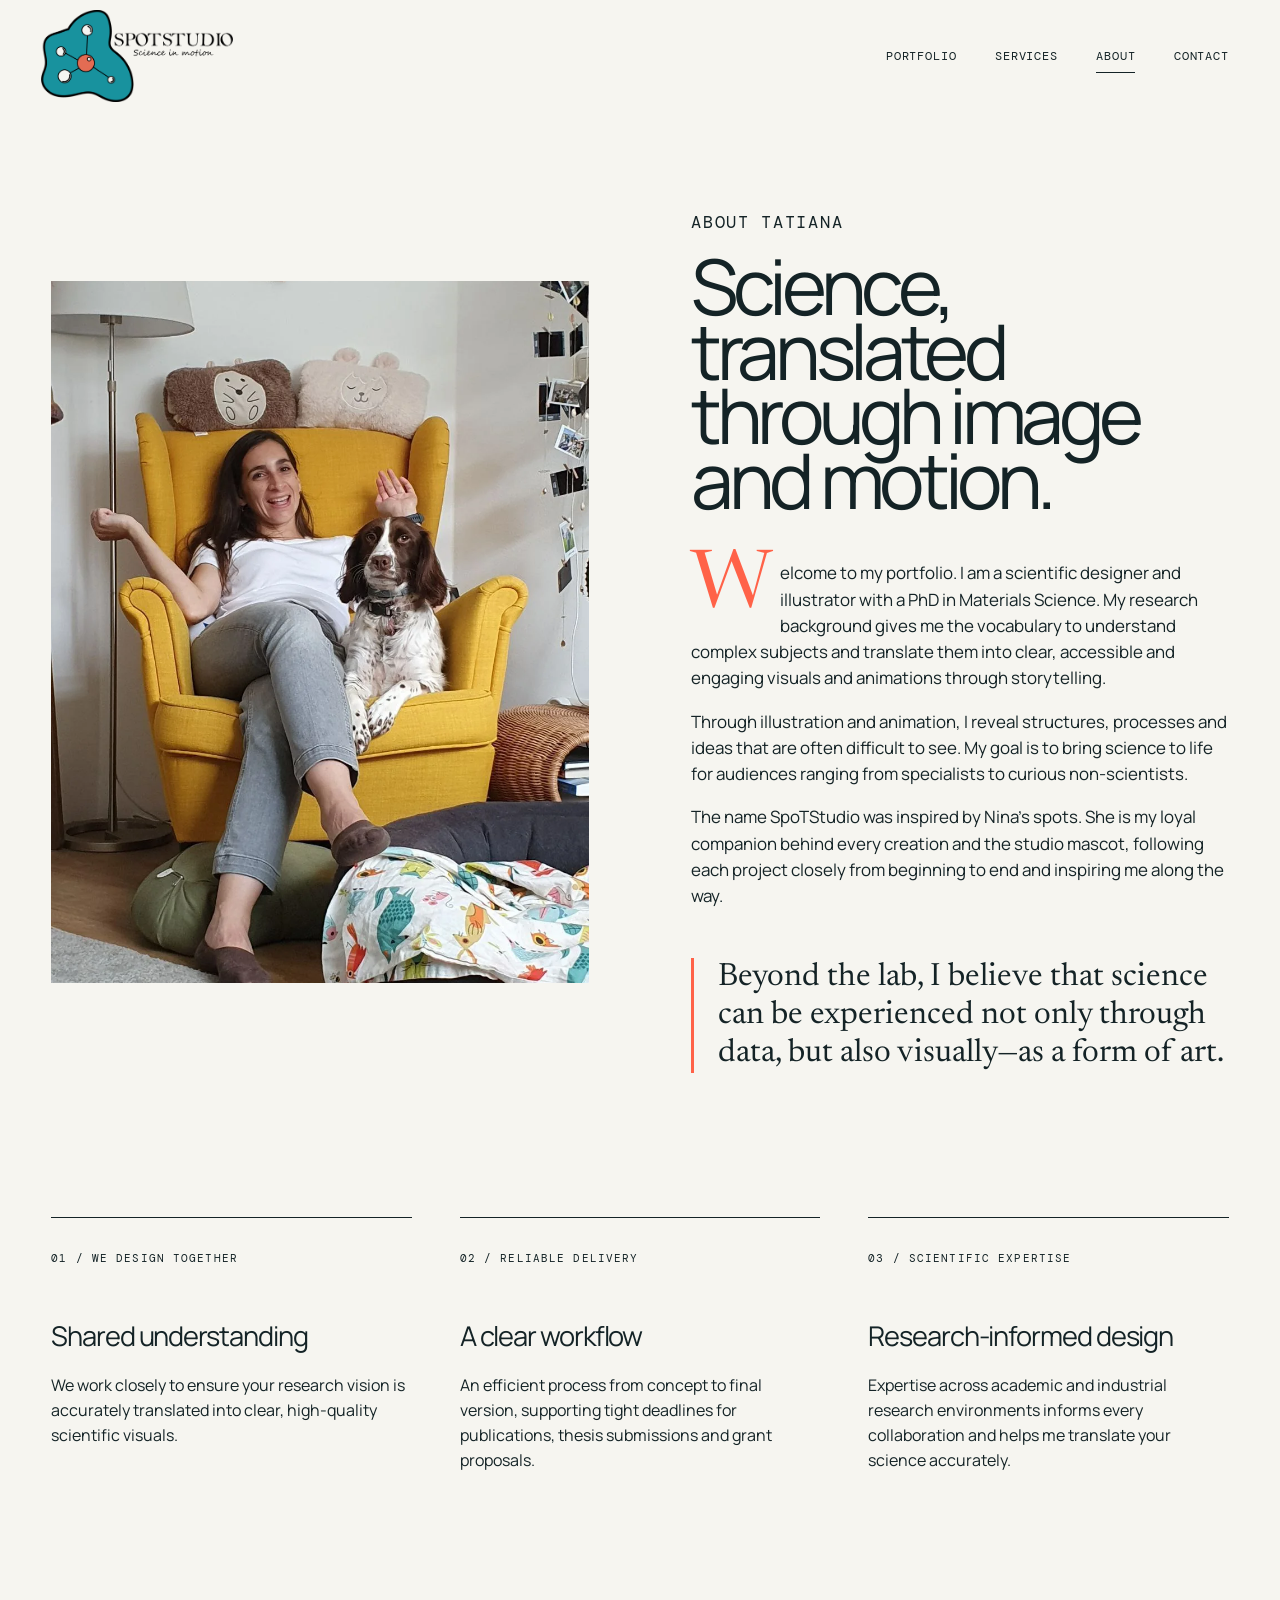
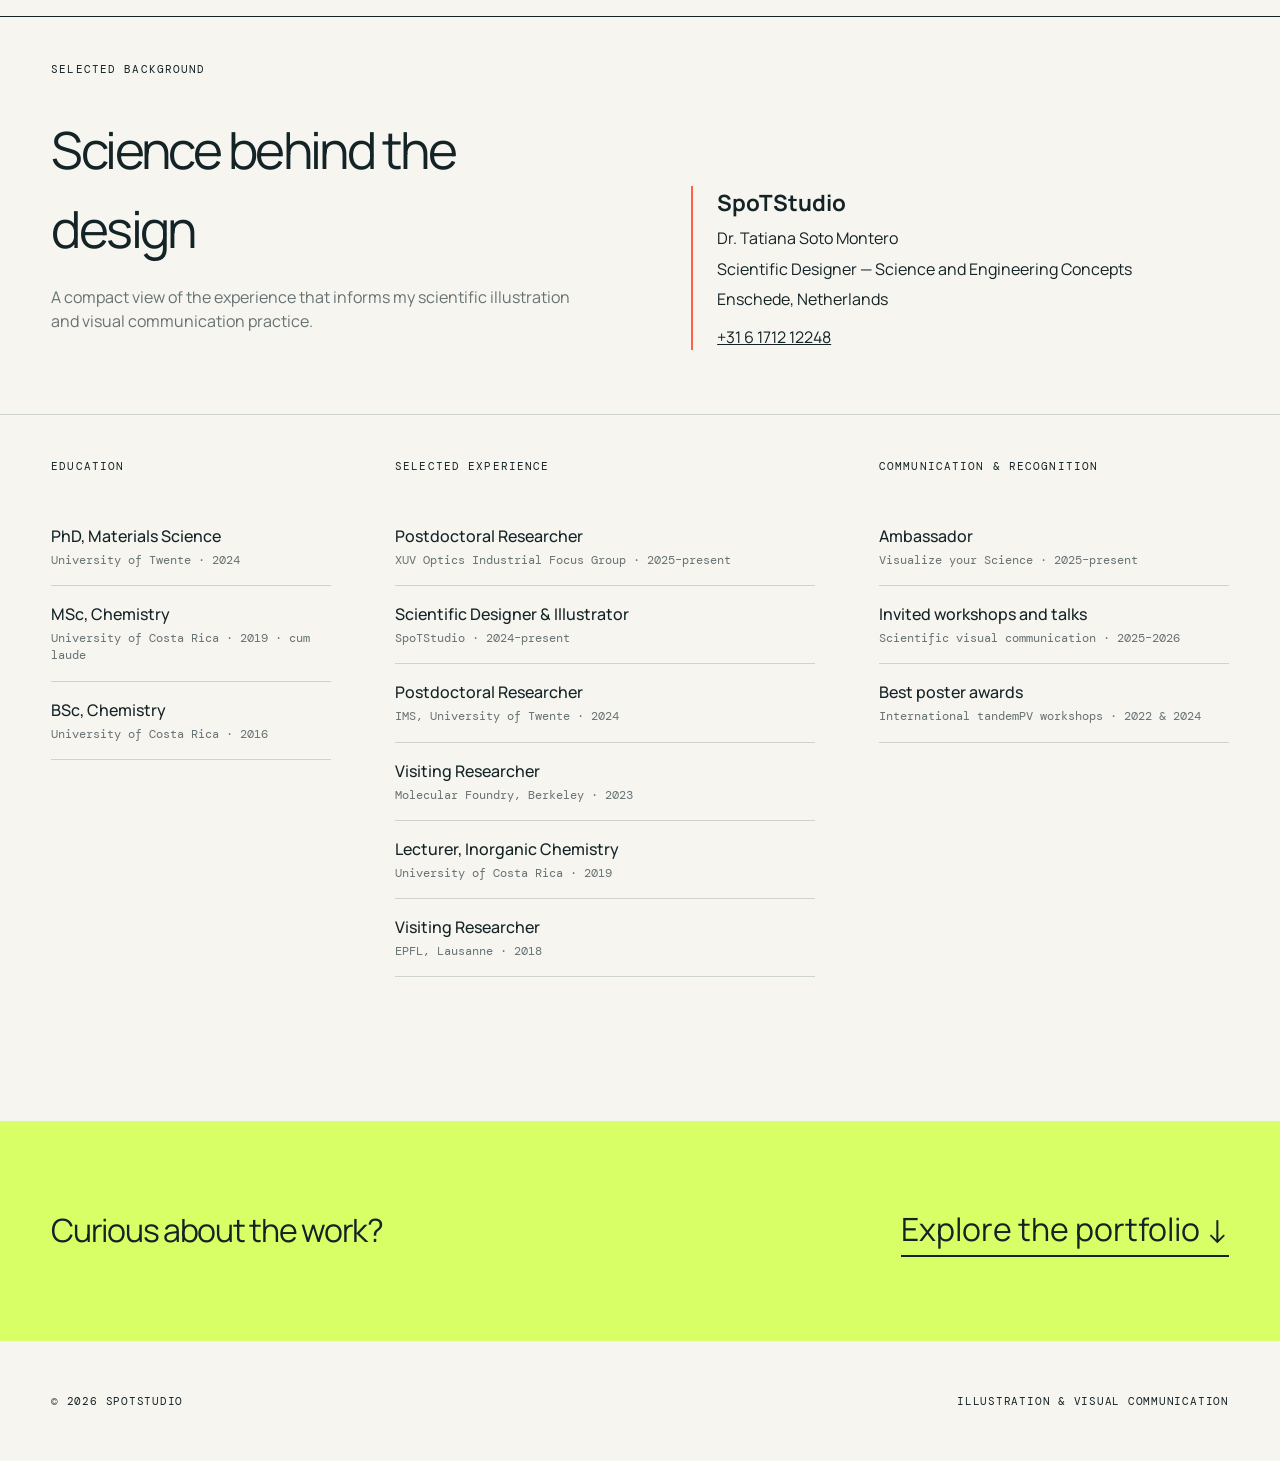
==== commit 7cac06db: "Refine portfolio presentation and studio profile" ====
--- a/about.html
+++ b/about.html
@@ -36,7 +36,7 @@
     </section>
     <section class="cv-summary wrap" aria-label="Selected curriculum vitae">
       <article><p class="section-index">Education</p><ul><li><strong>PhD, Materials Science</strong><span>University of Twente · 2024</span></li><li><strong>MSc, Chemistry</strong><span>University of Costa Rica · 2019 · cum laude</span></li><li><strong>BSc, Chemistry</strong><span>University of Costa Rica · 2016</span></li></ul></article>
-      <article><p class="section-index">Selected experience</p><ul><li><strong>Scientific Designer &amp; Illustrator</strong><span>SpoTStudio · 2024–present</span></li><li><strong>Postdoctoral Researcher</strong><span>XUV Optics Industrial Focus Group · 2025–present</span></li><li><strong>Postdoctoral Researcher</strong><span>IMS, University of Twente · 2024</span></li><li><strong>Visiting Researcher</strong><span>Molecular Foundry, Berkeley · 2023</span></li><li><strong>Lecturer, Inorganic Chemistry</strong><span>University of Costa Rica · 2019</span></li></ul></article>
+      <article><p class="section-index">Selected experience</p><ul><li><strong>Postdoctoral Researcher</strong><span>XUV Optics Industrial Focus Group · 2025–present</span></li><li><strong>Scientific Designer &amp; Illustrator</strong><span>SpoTStudio · 2024–present</span></li><li><strong>Postdoctoral Researcher</strong><span>IMS, University of Twente · 2024</span></li><li><strong>Visiting Researcher</strong><span>Molecular Foundry, Berkeley · 2023</span></li><li><strong>Lecturer, Inorganic Chemistry</strong><span>University of Costa Rica · 2019</span></li><li><strong>Visiting Researcher</strong><span>EPFL, Lausanne · 2018</span></li></ul></article>
       <article><p class="section-index">Communication &amp; recognition</p><ul><li><strong>Ambassador</strong><span>Visualize your Science · 2025–present</span></li><li><strong>Invited workshops and talks</strong><span>Scientific visual communication · 2025–2026</span></li><li><strong>Best poster awards</strong><span>International tandemPV workshops · 2022 &amp; 2024</span></li></ul></article>
     </section>
   </main>
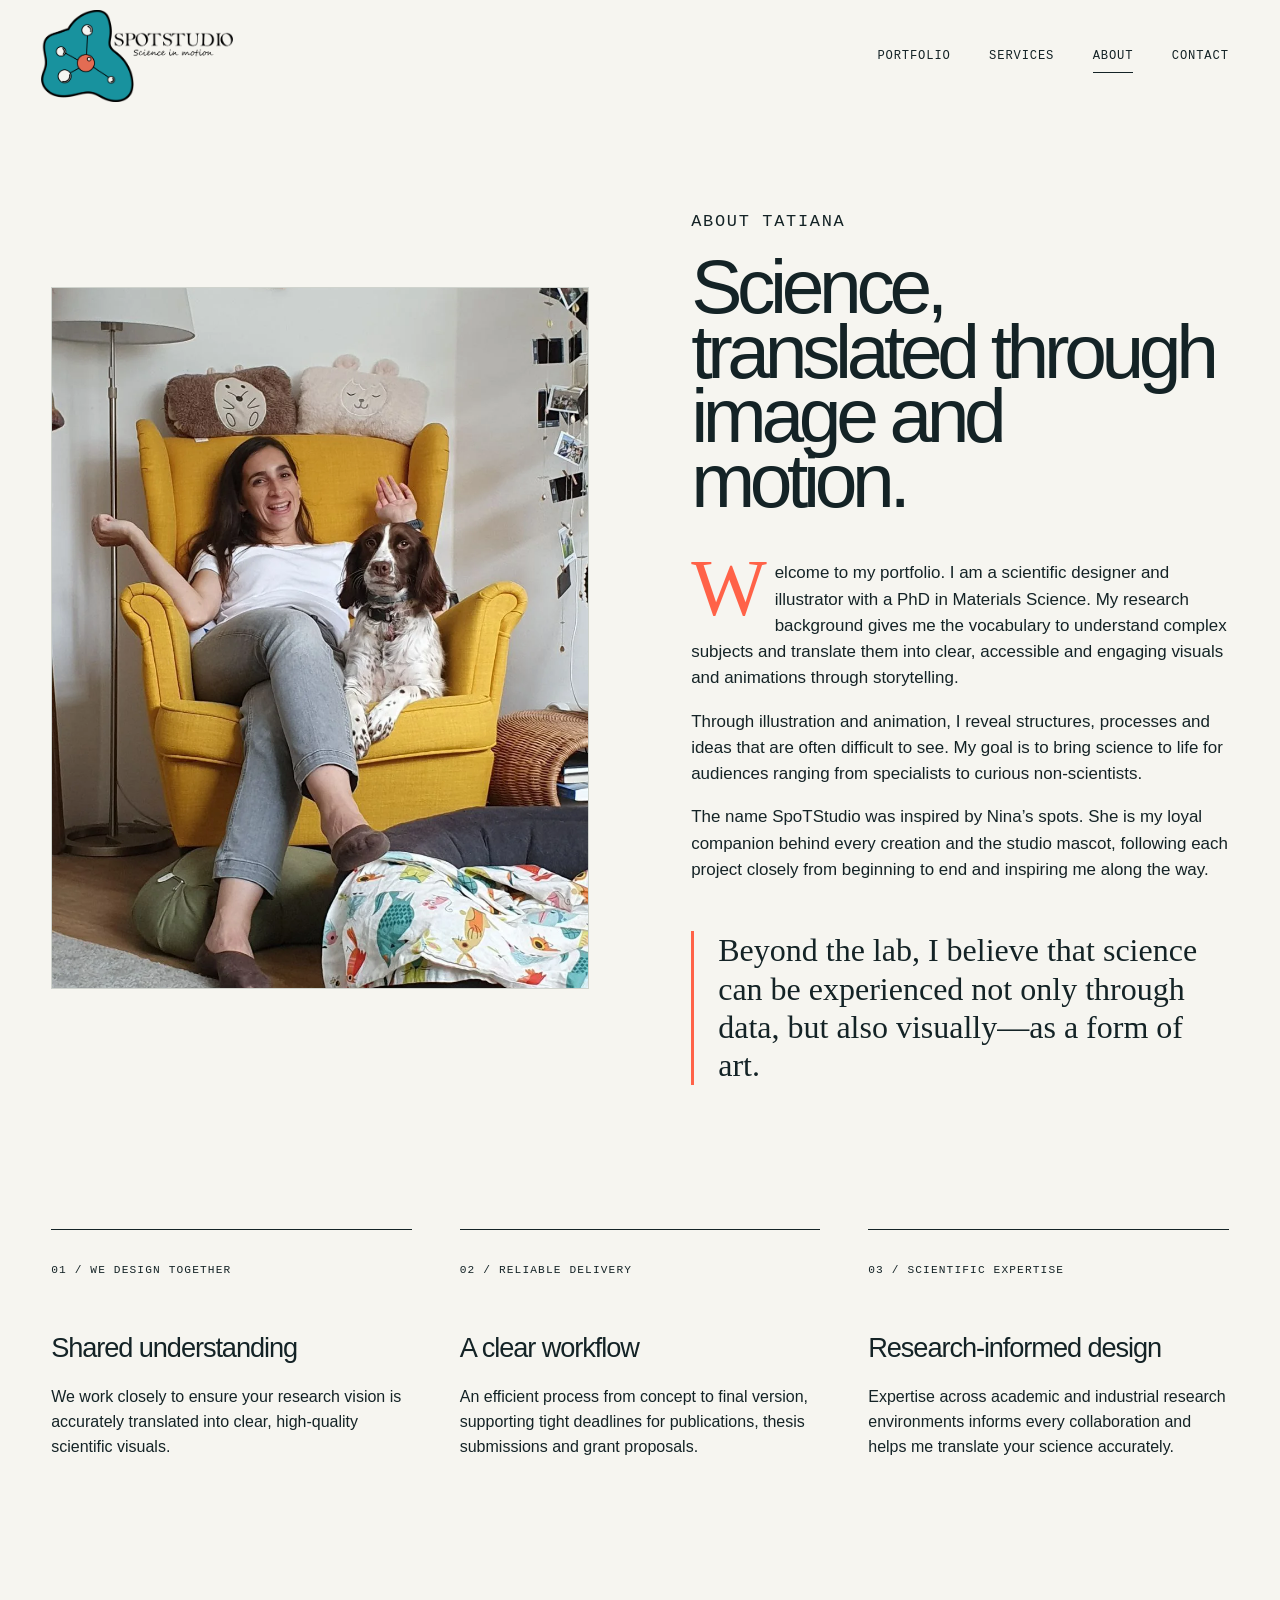
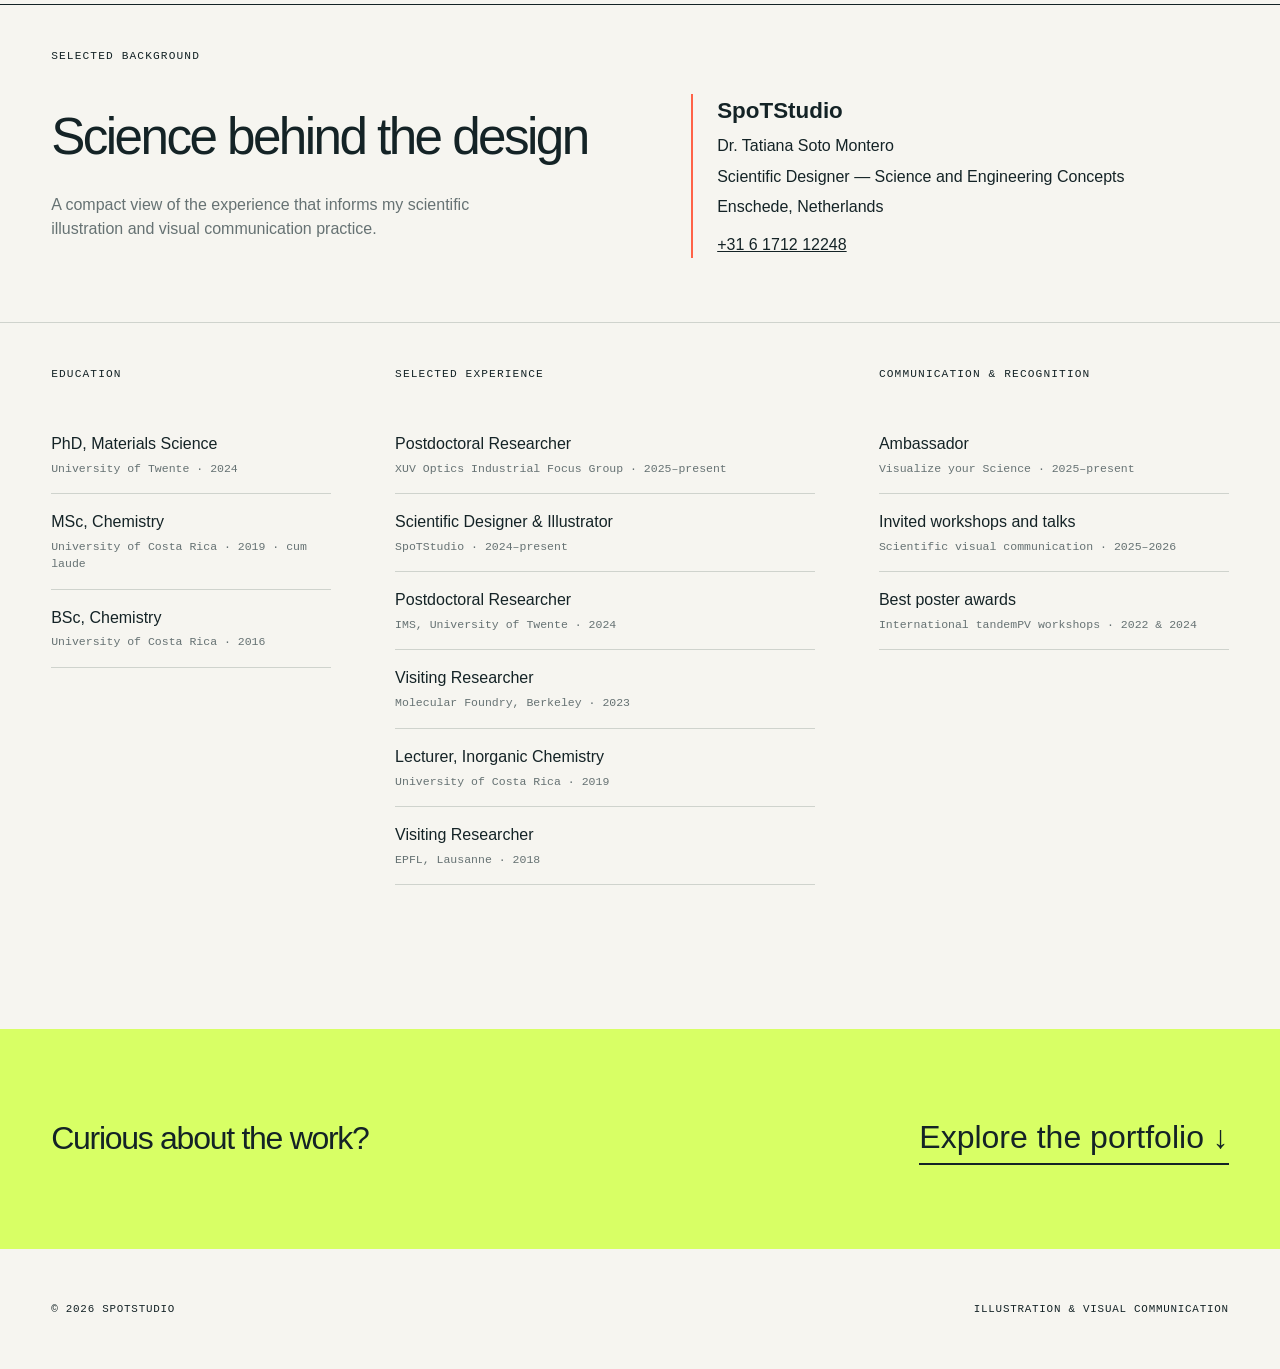
==== commit ca5d4e1f: "Harden browser security for public site" ====
--- a/about.html
+++ b/about.html
@@ -1,47 +1,48 @@
-<!doctype html>
-<html lang="en">
-<head>
-  <meta charset="utf-8"><meta name="viewport" content="width=device-width, initial-scale=1">
-  <meta name="description" content="Meet Dr. Tatiana Soto Montero, scientific designer and illustrator behind SpoTStudio.">
-  <meta name="robots" content="index, follow, max-image-preview:large">
-  <link rel="canonical" href="https://spotstudio.design/about.html">
-  <meta property="og:type" content="profile"><meta property="og:url" content="https://spotstudio.design/about.html">
-  <meta property="og:title" content="About Dr. Tatiana Soto Montero — SpoTStudio"><meta property="og:description" content="Scientific designer and illustrator with a PhD in Materials Science, translating complex research through image and motion.">
-  <title>About Tatiana Soto Montero — SpoTStudio</title>
-  <link rel="stylesheet" href="assets/css/styles.css">
-</head>
-<body data-page="about">
-  <a class="skip-link" href="#main">Skip to content</a><div data-site-header></div>
-  <main id="main" class="about-main">
-    <section class="about-hero wrap">
-      <figure class="about-portrait"><img src="assets/images/tatiana-intro.webp" alt="Tatiana seated with her dog" loading="eager" decoding="async"></figure>
-      <div class="about-copy">
-        <p class="eyebrow">About Tatiana</p>
-        <h1>Science, translated through image and motion.</h1>
-        <p class="dropcap">Welcome to my portfolio. I am a scientific designer and illustrator with a PhD in Materials Science. My research background gives me the vocabulary to understand complex subjects and translate them into clear, accessible and engaging visuals and animations through storytelling.</p>
-        <p>Through illustration and animation, I reveal structures, processes and ideas that are often difficult to see. My goal is to bring science to life for audiences ranging from specialists to curious non-scientists.</p>
-        <p>The name SpoTStudio was inspired by Nina’s spots. She is my loyal companion behind every creation and the studio mascot, following each project closely from beginning to end and inspiring me along the way.</p>
-        <blockquote>Beyond the lab, I believe that science can be experienced not only through data, but also visually—as a form of art.</blockquote>
-      </div>
-    </section>
-
-    <section class="about-notes wrap">
-      <article><p class="section-index">01 / We design together</p><h2>Shared understanding</h2><p>We work closely to ensure your research vision is accurately translated into clear, high-quality scientific visuals.</p></article>
-      <article><p class="section-index">02 / Reliable delivery</p><h2>A clear workflow</h2><p>An efficient process from concept to final version, supporting tight deadlines for publications, thesis submissions and grant proposals.</p></article>
-      <article><p class="section-index">03 / Scientific expertise</p><h2>Research-informed design</h2><p>Expertise across academic and industrial research environments informs every collaboration and helps me translate your science accurately.</p></article>
-    </section>
-    <section class="studio-details wrap" aria-labelledby="studio-details-title">
-      <div><p class="section-index">Selected background</p><h2 id="studio-details-title">Science behind the design</h2><p>A compact view of the experience that informs my scientific illustration and visual communication practice.</p></div>
-      <address><strong>SpoTStudio</strong><span>Dr. Tatiana Soto Montero</span><span>Scientific Designer — Science and Engineering Concepts</span><span>Enschede, Netherlands</span><a href="tel:+316171212248">+31 6 1712 12248</a></address>
-    </section>
-    <section class="cv-summary wrap" aria-label="Selected curriculum vitae">
-      <article><p class="section-index">Education</p><ul><li><strong>PhD, Materials Science</strong><span>University of Twente · 2024</span></li><li><strong>MSc, Chemistry</strong><span>University of Costa Rica · 2019 · cum laude</span></li><li><strong>BSc, Chemistry</strong><span>University of Costa Rica · 2016</span></li></ul></article>
-      <article><p class="section-index">Selected experience</p><ul><li><strong>Postdoctoral Researcher</strong><span>XUV Optics Industrial Focus Group · 2025–present</span></li><li><strong>Scientific Designer &amp; Illustrator</strong><span>SpoTStudio · 2024–present</span></li><li><strong>Postdoctoral Researcher</strong><span>IMS, University of Twente · 2024</span></li><li><strong>Visiting Researcher</strong><span>Molecular Foundry, Berkeley · 2023</span></li><li><strong>Lecturer, Inorganic Chemistry</strong><span>University of Costa Rica · 2019</span></li><li><strong>Visiting Researcher</strong><span>EPFL, Lausanne · 2018</span></li></ul></article>
-      <article><p class="section-index">Communication &amp; recognition</p><ul><li><strong>Ambassador</strong><span>Visualize your Science · 2025–present</span></li><li><strong>Invited workshops and talks</strong><span>Scientific visual communication · 2025–2026</span></li><li><strong>Best poster awards</strong><span>International tandemPV workshops · 2022 &amp; 2024</span></li></ul></article>
-    </section>
-  </main>
-  <section class="cta-band"><div class="wrap cta-inner"><p>Curious about the work?</p><a href="index.html#portfolio">Explore the portfolio <span aria-hidden="true">↓</span></a></div></section>
-  <footer class="site-footer wrap"><p>© <span data-current-year></span> SpoTStudio</p><p>Illustration &amp; visual communication</p></footer>
-  <script src="assets/js/header.js?v=20260910-2"></script><script src="assets/js/main.js"></script>
-</body>
-</html>
+<!doctype html>
+<html lang="en">
+<head>
+  <meta charset="utf-8"><meta name="viewport" content="width=device-width, initial-scale=1">
+  <meta http-equiv="Content-Security-Policy" content="default-src 'self'; base-uri 'self'; object-src 'none'; form-action 'self'; img-src 'self' data:; media-src 'self'; style-src 'self' https://fonts.googleapis.com; font-src 'self' https://fonts.gstatic.com; script-src 'self'; connect-src 'self'; upgrade-insecure-requests">
+  <meta name="description" content="Meet Dr. Tatiana Soto Montero, scientific designer and illustrator behind SpoTStudio.">
+  <meta name="robots" content="index, follow, max-image-preview:large">
+  <link rel="canonical" href="https://spotstudio.design/about.html">
+  <meta property="og:type" content="profile"><meta property="og:url" content="https://spotstudio.design/about.html">
+  <meta property="og:title" content="About Dr. Tatiana Soto Montero — SpoTStudio"><meta property="og:description" content="Scientific designer and illustrator with a PhD in Materials Science, translating complex research through image and motion.">
+  <title>About Tatiana Soto Montero — SpoTStudio</title>
+  <link rel="stylesheet" href="assets/css/styles.css">
+</head>
+<body data-page="about">
+  <a class="skip-link" href="#main">Skip to content</a><div data-site-header></div>
+  <main id="main" class="about-main">
+    <section class="about-hero wrap">
+      <figure class="about-portrait"><img src="assets/images/tatiana-intro.webp" alt="Tatiana seated with her dog" loading="eager" decoding="async"></figure>
+      <div class="about-copy">
+        <p class="eyebrow">About Tatiana</p>
+        <h1>Science, translated through image and motion.</h1>
+        <p class="dropcap">Welcome to my portfolio. I am a scientific designer and illustrator with a PhD in Materials Science. My research background gives me the vocabulary to understand complex subjects and translate them into clear, accessible and engaging visuals and animations through storytelling.</p>
+        <p>Through illustration and animation, I reveal structures, processes and ideas that are often difficult to see. My goal is to bring science to life for audiences ranging from specialists to curious non-scientists.</p>
+        <p>The name SpoTStudio was inspired by Nina’s spots. She is my loyal companion behind every creation and the studio mascot, following each project closely from beginning to end and inspiring me along the way.</p>
+        <blockquote>Beyond the lab, I believe that science can be experienced not only through data, but also visually—as a form of art.</blockquote>
+      </div>
+    </section>
+
+    <section class="about-notes wrap">
+      <article><p class="section-index">01 / We design together</p><h2>Shared understanding</h2><p>We work closely to ensure your research vision is accurately translated into clear, high-quality scientific visuals.</p></article>
+      <article><p class="section-index">02 / Reliable delivery</p><h2>A clear workflow</h2><p>An efficient process from concept to final version, supporting tight deadlines for publications, thesis submissions and grant proposals.</p></article>
+      <article><p class="section-index">03 / Scientific expertise</p><h2>Research-informed design</h2><p>Expertise across academic and industrial research environments informs every collaboration and helps me translate your science accurately.</p></article>
+    </section>
+    <section class="studio-details wrap" aria-labelledby="studio-details-title">
+      <div><p class="section-index">Selected background</p><h2 id="studio-details-title">Science behind the design</h2><p>A compact view of the experience that informs my scientific illustration and visual communication practice.</p></div>
+      <address><strong>SpoTStudio</strong><span>Dr. Tatiana Soto Montero</span><span>Scientific Designer — Science and Engineering Concepts</span><span>Enschede, Netherlands</span><a href="tel:+316171212248">+31 6 1712 12248</a></address>
+    </section>
+    <section class="cv-summary wrap" aria-label="Selected curriculum vitae">
+      <article><p class="section-index">Education</p><ul><li><strong>PhD, Materials Science</strong><span>University of Twente · 2024</span></li><li><strong>MSc, Chemistry</strong><span>University of Costa Rica · 2019 · cum laude</span></li><li><strong>BSc, Chemistry</strong><span>University of Costa Rica · 2016</span></li></ul></article>
+      <article><p class="section-index">Selected experience</p><ul><li><strong>Postdoctoral Researcher</strong><span>XUV Optics Industrial Focus Group · 2025–present</span></li><li><strong>Scientific Designer &amp; Illustrator</strong><span>SpoTStudio · 2024–present</span></li><li><strong>Postdoctoral Researcher</strong><span>IMS, University of Twente · 2024</span></li><li><strong>Visiting Researcher</strong><span>Molecular Foundry, Berkeley · 2023</span></li><li><strong>Lecturer, Inorganic Chemistry</strong><span>University of Costa Rica · 2019</span></li><li><strong>Visiting Researcher</strong><span>EPFL, Lausanne · 2018</span></li></ul></article>
+      <article><p class="section-index">Communication &amp; recognition</p><ul><li><strong>Ambassador</strong><span>Visualize your Science · 2025–present</span></li><li><strong>Invited workshops and talks</strong><span>Scientific visual communication · 2025–2026</span></li><li><strong>Best poster awards</strong><span>International tandemPV workshops · 2022 &amp; 2024</span></li></ul></article>
+    </section>
+  </main>
+  <section class="cta-band"><div class="wrap cta-inner"><p>Curious about the work?</p><a href="index.html#portfolio">Explore the portfolio <span aria-hidden="true">↓</span></a></div></section>
+  <footer class="site-footer wrap"><p>© <span data-current-year></span> SpoTStudio</p><p>Illustration &amp; visual communication</p></footer>
+  <script src="assets/js/header.js?v=20260910-2"></script><script src="assets/js/main.js"></script>
+</body>
+</html>
--- a/assets/css/styles.css
+++ b/assets/css/styles.css
@@ -46,7 +46,7 @@
 .lightbox-figure img,.lightbox-figure video{display:block;max-width:100%;width:auto;height:100%;max-height:calc(90vh - 4.5rem);object-fit:contain;background:#0c1112}
 .lightbox-figure figcaption{width:100%;display:flex;justify-content:space-between;gap:2rem;color:white;padding:.8rem 0 0;font-size:.82rem}
 .lightbox-figure figcaption strong{font-weight:500}.lightbox-figure figcaption span{font-family:"DM Mono",monospace;color:rgba(255,255,255,.7);text-align:right}
-.about-portrait{margin:0;min-height:680px;height:min(78vh,840px);overflow:hidden;background:#dedbd1}
+.about-portrait{margin:0;min-height:680px;height:min(78vh,840px);overflow:hidden;background:#dedbd1;border:1px solid var(--line)}
 .about-portrait img{width:100%;height:100%;display:block;object-fit:cover;object-position:center center}
 .studio-details{display:grid;grid-template-columns:1fr 1fr;gap:clamp(3rem,8vw,8rem);border-top:1px solid var(--ink);padding-top:2rem;margin-top:8rem}
 .studio-details h2{font-size:clamp(2rem,4vw,4rem);font-weight:400;letter-spacing:-.05em;margin:2rem 0 1rem}.studio-details>div p:last-child{max-width:54ch;color:var(--muted)}
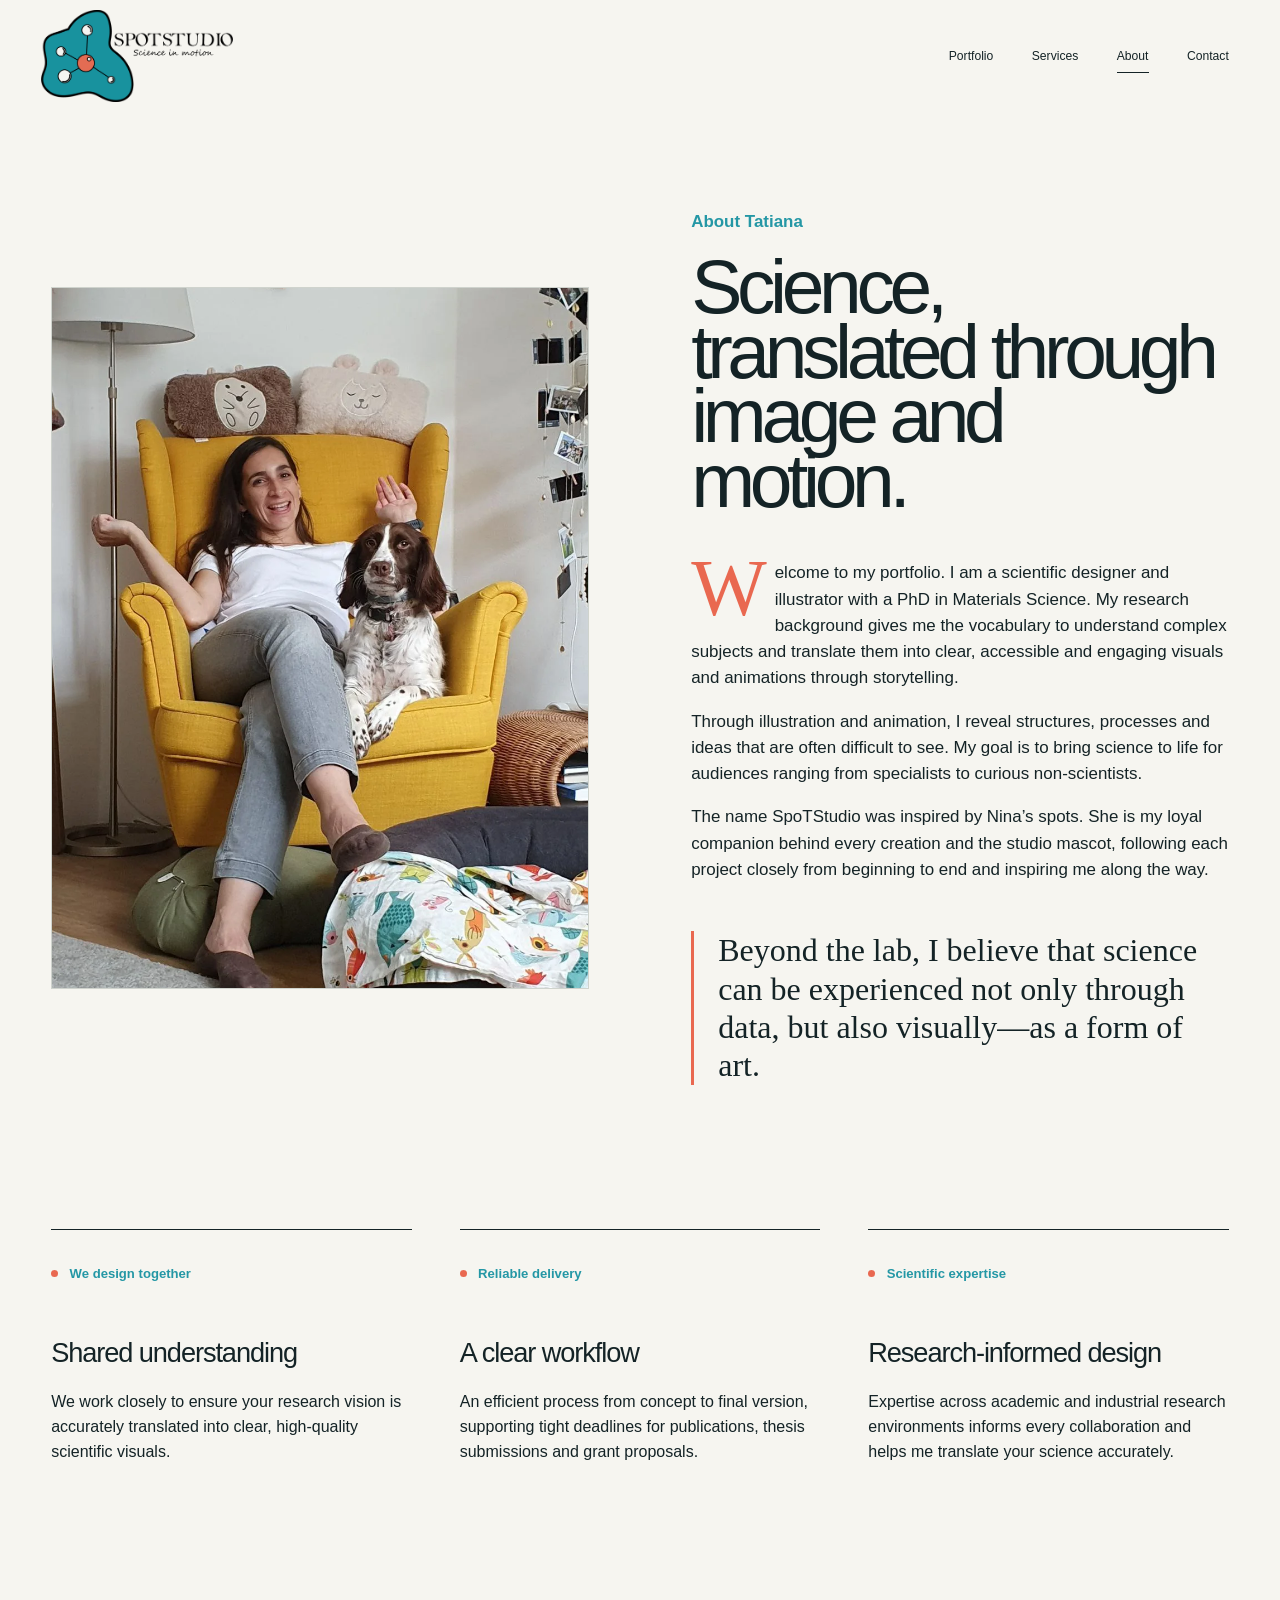
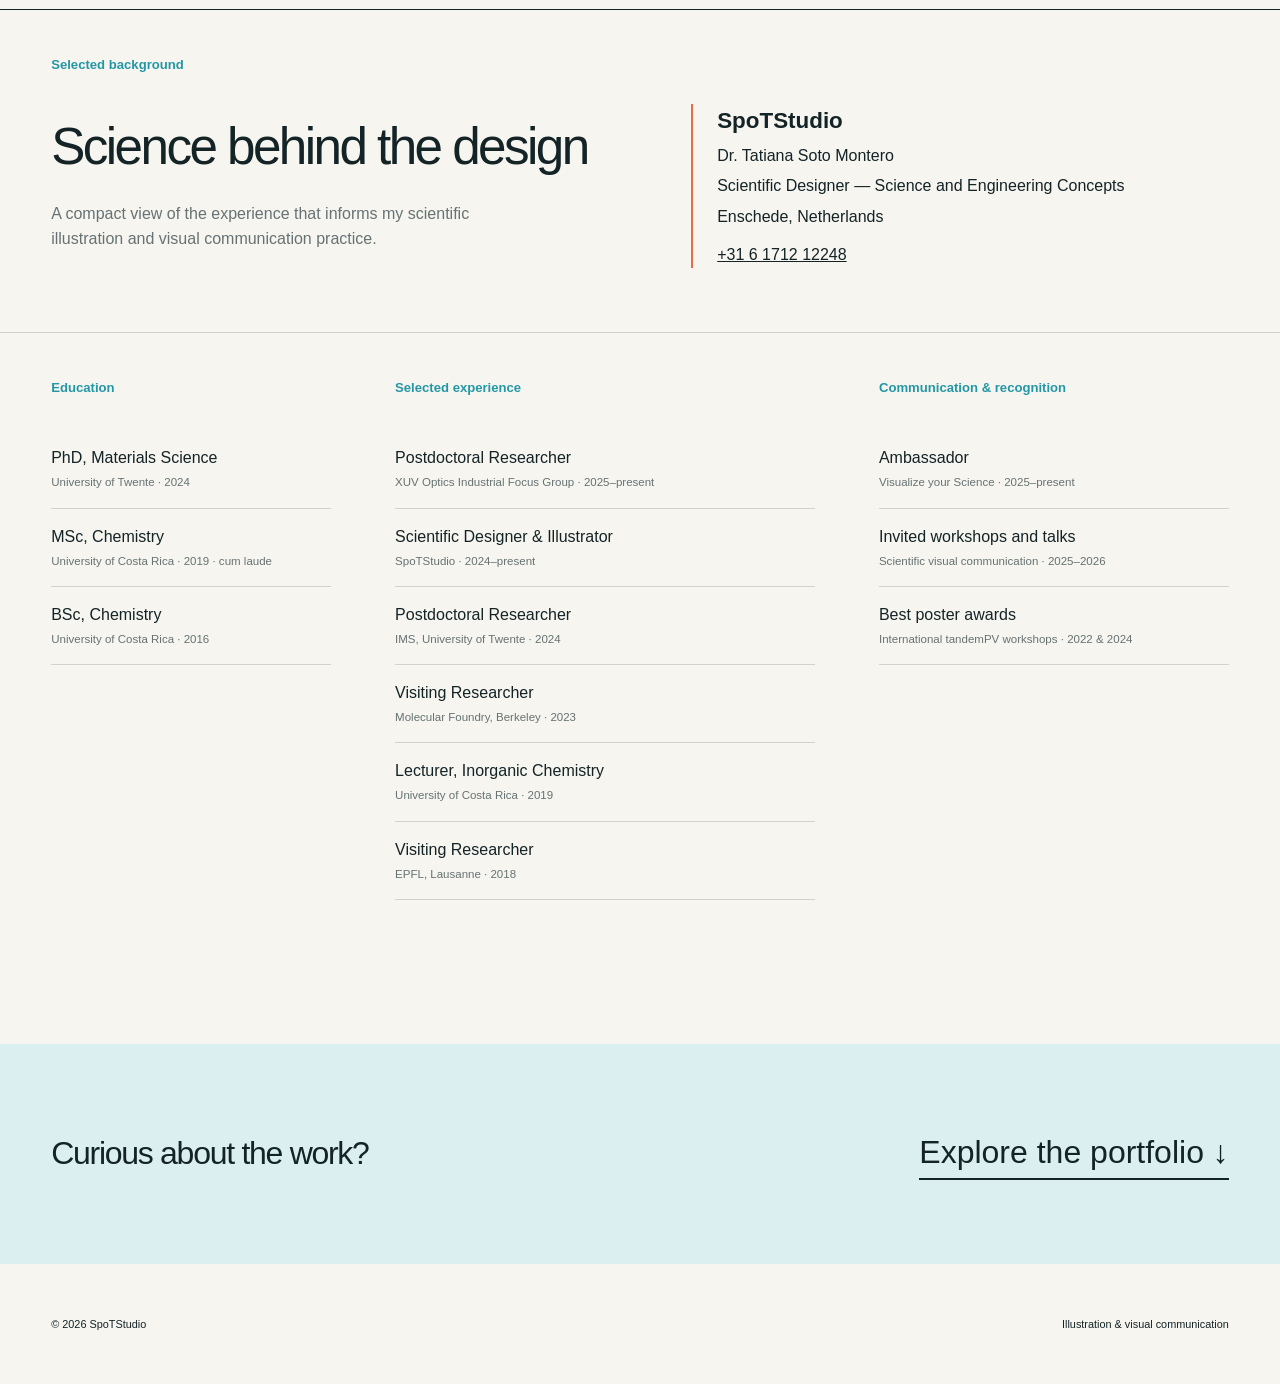
==== commit 9bc83776: "Refine SpoTStudio visual identity" ====
--- a/about.html
+++ b/about.html
@@ -27,9 +27,9 @@
     </section>
 
     <section class="about-notes wrap">
-      <article><p class="section-index">01 / We design together</p><h2>Shared understanding</h2><p>We work closely to ensure your research vision is accurately translated into clear, high-quality scientific visuals.</p></article>
-      <article><p class="section-index">02 / Reliable delivery</p><h2>A clear workflow</h2><p>An efficient process from concept to final version, supporting tight deadlines for publications, thesis submissions and grant proposals.</p></article>
-      <article><p class="section-index">03 / Scientific expertise</p><h2>Research-informed design</h2><p>Expertise across academic and industrial research environments informs every collaboration and helps me translate your science accurately.</p></article>
+      <article><p class="section-index">We design together</p><h2>Shared understanding</h2><p>We work closely to ensure your research vision is accurately translated into clear, high-quality scientific visuals.</p></article>
+      <article><p class="section-index">Reliable delivery</p><h2>A clear workflow</h2><p>An efficient process from concept to final version, supporting tight deadlines for publications, thesis submissions and grant proposals.</p></article>
+      <article><p class="section-index">Scientific expertise</p><h2>Research-informed design</h2><p>Expertise across academic and industrial research environments informs every collaboration and helps me translate your science accurately.</p></article>
     </section>
     <section class="studio-details wrap" aria-labelledby="studio-details-title">
       <div><p class="section-index">Selected background</p><h2 id="studio-details-title">Science behind the design</h2><p>A compact view of the experience that informs my scientific illustration and visual communication practice.</p></div>
--- a/assets/css/styles.css
+++ b/assets/css/styles.css
@@ -1,111 +1,141 @@
-@import url('https://fonts.googleapis.com/css2?family=DM+Mono:wght@300;400;500&family=Manrope:wght@400;500;600&family=Newsreader:ital,opsz,wght@1,6..72,400&display=swap');
-
-:root{--paper:#f6f5f0;--ink:#142326;--muted:#667273;--line:#cfd3cd;--accent:#ff6248;--acid:#d8ff65;--max:1440px;--pad:clamp(1.25rem,4vw,4rem)}
-*{box-sizing:border-box}html{scroll-behavior:smooth}body{margin:0;background:var(--paper);color:var(--ink);font-family:"Manrope",Arial,sans-serif;font-size:16px;line-height:1.55}a{color:inherit}button,input{font:inherit}.wrap{width:min(var(--max),100%);margin-inline:auto;padding-inline:var(--pad)}.skip-link{position:fixed;left:1rem;top:-5rem;z-index:999;background:var(--ink);color:white;padding:.7rem 1rem}.skip-link:focus{top:1rem}.site-header{height:112px;display:flex;align-items:center;justify-content:space-between;position:relative;z-index:10}.brand{display:flex;align-items:center;gap:.8rem;text-decoration:none;font-weight:600;letter-spacing:-.035em;font-size:1.05rem}.brand-mark{width:35px;height:35px;border:1.5px solid var(--ink);border-radius:50%;display:grid;place-items:center;position:relative;font-family:"DM Mono",monospace;font-size:.68rem}.brand-mark i{font-style:normal;position:absolute}.brand-mark i:first-child{transform:translate(-3px,-3px)}.brand-mark i:last-child{transform:translate(4px,4px);color:var(--accent)}.site-nav{display:flex;gap:clamp(1.5rem,3vw,3.3rem);font-family:"DM Mono",monospace;font-size:.76rem;text-transform:uppercase;letter-spacing:.07em}.site-nav a{text-decoration:none;padding-block:.25rem;position:relative}.site-nav a:after{content:"";position:absolute;left:0;right:100%;bottom:-.2rem;height:1px;background:var(--ink);transition:right .25s ease}.site-nav a:hover:after,.site-nav a[aria-current="page"]:after{right:0}.menu-toggle{display:none;background:none;border:0;text-transform:uppercase;font-family:"DM Mono",monospace;font-size:.78rem}.hero{min-height:610px;padding-top:clamp(5rem,10vw,9rem);padding-bottom:7rem;display:grid;grid-template-columns:1fr minmax(260px,470px);align-content:start;column-gap:4rem}.eyebrow,.section-index,.filter-label{font-family:"DM Mono",monospace;text-transform:uppercase;letter-spacing:.1em;font-size:.7rem}.hero .eyebrow{grid-column:1/-1;margin:0 0 1.7rem}.hero h1,.page-intro h1,.about-copy h1,.contact-intro h1{font-size:clamp(4rem,9.4vw,9rem);font-weight:400;letter-spacing:-.07em;line-height:.84;margin:0}.hero h1 em{font-family:"Newsreader",Georgia,serif;font-weight:400;color:var(--accent)}.hero-copy{padding-top:clamp(2rem,9vw,6rem);font-size:clamp(1rem,1.3vw,1.2rem)}.hero-copy p{max-width:41ch}.text-link{display:inline-block;margin-top:1.3rem;text-decoration:none;border-bottom:1px solid;padding-bottom:.2rem}.portfolio{padding-bottom:9rem}.section-heading{display:flex;justify-content:space-between;align-items:end;border-bottom:1px solid var(--ink);padding-bottom:1.5rem}.section-heading h2{font-size:clamp(2.4rem,5vw,4.8rem);font-weight:400;letter-spacing:-.055em;line-height:1;margin:.6rem 0 0}.result-count{font-family:"DM Mono",monospace;font-size:.76rem}.filters{display:grid;grid-template-columns:1.25fr .75fr;gap:3rem;padding:1.6rem 0 3.5rem}.filter-group{display:flex;align-items:flex-start;gap:2rem}.filter-label{padding-top:.6rem;white-space:nowrap}.filter-buttons{display:flex;flex-wrap:wrap;gap:.45rem}.filter-button{border:1px solid var(--line);background:transparent;border-radius:100px;padding:.45rem .9rem;cursor:pointer;font-size:.83rem;transition:.2s ease}.filter-button:hover{border-color:var(--ink)}.filter-button.is-active{background:var(--ink);border-color:var(--ink);color:white}.year-filter{display:grid;grid-template-columns:auto 1fr;gap:1.5rem}.year-controls{display:grid;grid-template-columns:1fr 1fr;gap:1.2rem}.year-controls label{font-family:"DM Mono",monospace;font-size:.72rem;display:grid;grid-template-columns:1fr auto;gap:.55rem}.year-controls input{grid-column:1/-1;width:100%;accent-color:var(--accent)}.project-grid{display:grid;grid-template-columns:repeat(12,1fr);gap:4.5rem 1.5rem}.project-card{grid-column:span 6}.project-card:nth-child(3n){grid-column:3/span 8}.project-open{display:block;width:100%;padding:0;border:0;background:transparent;color:inherit;position:relative;overflow:hidden;cursor:pointer;text-align:left}.artwork{aspect-ratio:4/3;background:var(--c1);overflow:hidden;position:relative}.project-card-tall .artwork{aspect-ratio:4/4.75}.shape{position:absolute;display:block;transition:transform .7s cubic-bezier(.2,.7,.2,1)}.shape-one{width:60%;aspect-ratio:1;border-radius:50%;background:var(--c2);left:20%;top:16%}.shape-two{width:48%;height:65%;border-radius:50% 12% 45% 40%;background:var(--c3);left:6%;bottom:-24%;transform:rotate(16deg)}.shape-three{width:35%;height:60%;border:2px solid var(--c2);border-radius:50%;right:5%;bottom:-21%;transform:rotate(-27deg)}.visual-b .shape-one{border-radius:12%;width:42%;height:68%;left:29%;top:15%;transform:rotate(10deg)}.visual-b .shape-two{width:22%;height:22%;border-radius:50%;left:16%;bottom:15%}.visual-b .shape-three{width:56%;height:30%;bottom:13%;right:9%;border-radius:50%}.visual-c .shape-one{width:22%;top:22%;left:12%;box-shadow:80px 60px 0 var(--c3),160px -15px 0 var(--c2);filter:blur(1px)}.visual-c .shape-two{width:72%;height:2px;bottom:28%;left:14%;background:var(--c2);transform:rotate(-8deg)}.visual-c .shape-three{width:44%;height:44%;bottom:-12%;right:-4%;border-width:20px}.visual-d .shape-one{width:46%;border-radius:5% 55% 8% 48%;transform:rotate(20deg);left:10%}.visual-d .shape-two{width:34%;height:47%;border-radius:50% 6%;left:47%;bottom:8%;transform:rotate(-20deg)}.visual-d .shape-three{width:23%;height:42%;bottom:8%;right:5%;border-radius:0}.placeholder-label{position:absolute;left:1rem;bottom:1rem;background:rgba(246,245,240,.9);padding:.35rem .55rem;font-family:"DM Mono",monospace;font-size:.62rem;text-transform:uppercase;letter-spacing:.07em}.play-mark{position:absolute;display:grid;place-items:center;width:4rem;height:4rem;border-radius:50%;background:var(--acid);color:var(--ink);left:50%;top:50%;transform:translate(-50%,-50%);z-index:2;padding-left:.18rem}.card-overlay{position:absolute;inset:0;background:rgba(20,35,38,.86);color:white;display:flex;justify-content:space-between;align-items:end;padding:1.3rem;opacity:0;transition:opacity .3s}.card-overlay span{transform:translateY(10px);transition:transform .3s}.card-overlay i{font-style:normal;font-size:1.8rem}.project-open:hover .card-overlay,.project-open:focus-visible .card-overlay{opacity:1}.project-open:hover .card-overlay span,.project-open:focus-visible .card-overlay span{transform:none}.project-open:hover .shape-one{transform:scale(1.08) rotate(4deg)}.project-open:hover .shape-two{transform:translate(12px,-12px) rotate(24deg)}.card-meta{display:flex;justify-content:space-between;gap:2rem;padding-top:1rem}.card-meta h3{font-size:1.1rem;margin:0 0 .2rem;font-weight:500}.card-meta p,.card-meta time{margin:0;font-size:.72rem;color:var(--muted);font-family:"DM Mono",monospace}.card-meta>div:last-child{text-align:right}.empty-state{padding:5rem;border:1px solid var(--line);text-align:center}.cta-band{background:var(--acid)}.cta-inner{min-height:220px;display:flex;align-items:center;justify-content:space-between;gap:2rem}.cta-inner p{font-size:clamp(1.3rem,2.5vw,2.4rem);letter-spacing:-.04em}.cta-inner a{text-decoration:none;font-size:clamp(1.3rem,2.5vw,2.4rem);border-bottom:2px solid}.site-footer{height:120px;display:flex;align-items:center;justify-content:space-between;font-family:"DM Mono",monospace;text-transform:uppercase;font-size:.68rem;letter-spacing:.07em}.project-dialog{width:min(1120px,94vw);max-height:90vh;padding:0;border:0;background:var(--paper);color:var(--ink);box-shadow:0 30px 100px rgba(0,0,0,.25)}.project-dialog::backdrop{background:rgba(13,24,26,.75);backdrop-filter:blur(4px)}.dialog-close{position:fixed;right:max(4vw,2rem);top:max(4vh,1rem);z-index:2;background:var(--paper);border:1px solid var(--ink);padding:.5rem .8rem;cursor:pointer}.dialog-content{display:grid;grid-template-columns:1.15fr .85fr}.artwork-large{height:75vh;aspect-ratio:auto}.dialog-copy{padding:clamp(2rem,6vw,5rem);display:flex;flex-direction:column;justify-content:center}.dialog-copy h2{font-size:clamp(2.5rem,5vw,5rem);font-weight:400;letter-spacing:-.06em;line-height:.95;margin:1rem 0 2rem}.dialog-copy>p:last-of-type{font-size:1.1rem}.dialog-copy dl{border-top:1px solid var(--line);margin-top:2rem}.dialog-copy dl div{display:grid;grid-template-columns:1fr 2fr;border-bottom:1px solid var(--line);padding:.7rem 0}.dialog-copy dt{font-family:"DM Mono",monospace;font-size:.7rem;text-transform:uppercase}.dialog-copy dd{margin:0}.page-main{padding-top:7rem;padding-bottom:9rem}.page-intro{display:grid;grid-template-columns:1fr minmax(260px,520px);column-gap:4rem}.page-intro .eyebrow{grid-column:1/-1}.page-intro h1{font-size:clamp(3.6rem,7.5vw,7rem);max-width:12ch}.lede{align-self:end;max-width:47ch;font-size:1.12rem}.service-list{border-top:1px solid var(--ink);margin-top:8rem}.service-row{display:grid;grid-template-columns:60px 1fr 220px;gap:2rem;padding:2.4rem 0;border-bottom:1px solid var(--line)}.service-row>span,.service-tags{font-family:"DM Mono",monospace;font-size:.7rem;text-transform:uppercase}.service-row h2{font-size:clamp(1.6rem,2.7vw,2.7rem);font-weight:400;letter-spacing:-.045em;margin:0}.service-row div p{max-width:60ch;margin:.6rem 0 0;color:var(--muted)}.service-tags{text-align:right}.process-section{margin-top:9rem;border-top:1px solid var(--ink);padding-top:1.5rem}.process-grid{display:grid;grid-template-columns:repeat(3,1fr);gap:1.5rem;margin-top:4rem}.process-grid div{background:#eceae1;padding:2rem;min-height:245px}.process-grid strong{font-family:"DM Mono",monospace;font-size:.72rem}.process-grid h3{font-size:1.7rem;font-weight:400;margin:4rem 0 .7rem}.about-main{padding-top:5rem;padding-bottom:9rem}.about-hero{display:grid;grid-template-columns:minmax(380px,1fr) 1fr;gap:clamp(3rem,8vw,8rem);align-items:center}.portrait-placeholder{min-height:680px;background:#082d34;position:relative;overflow:hidden;color:white;display:flex;align-items:end;padding:1.5rem;font-family:"DM Mono",monospace;font-size:.7rem;text-transform:uppercase;letter-spacing:.08em}.portrait-orbit{position:absolute;border:1px solid rgba(216,255,101,.7);border-radius:50%}.orbit-one{width:540px;height:210px;top:24%;left:-10%;transform:rotate(20deg)}.orbit-two{width:430px;height:430px;top:8%;right:-20%}.portrait-silhouette{position:absolute;width:56%;height:63%;bottom:0;left:22%;background:#f1b393;border-radius:48% 48% 8% 8%}.portrait-silhouette:before{content:"";position:absolute;width:43%;aspect-ratio:1;border-radius:50%;background:#eab08e;left:28%;top:-27%}.portrait-silhouette:after{content:"";position:absolute;width:59%;height:42%;border-radius:50% 50% 30% 35%;background:#1b2522;left:20%;top:-31%}.portrait-silhouette span{position:absolute;width:150%;height:30%;background:var(--accent);left:-25%;bottom:17%;transform:rotate(-7deg)}.about-copy h1{font-size:clamp(3rem,6vw,6.4rem);margin:1.2rem 0 3rem}.about-copy p{max-width:57ch;font-size:1.06rem}.dropcap:first-letter{font-family:"Newsreader",Georgia,serif;font-size:5rem;float:left;line-height:.72;padding-right:.5rem;color:var(--accent)}blockquote{font-family:"Newsreader",Georgia,serif;font-size:clamp(1.5rem,2.5vw,2.3rem);line-height:1.2;margin:3rem 0 0;padding-left:1.5rem;border-left:3px solid var(--accent)}.about-notes{display:grid;grid-template-columns:repeat(3,1fr);gap:3rem;margin-top:9rem}.about-notes article{border-top:1px solid var(--ink);padding-top:1.3rem}.about-notes h2{font-size:1.7rem;font-weight:400;letter-spacing:-.04em;margin:3rem 0 1rem}.contact-main{padding-top:clamp(5rem,10vw,10rem);padding-bottom:9rem;display:grid;grid-template-columns:1fr 1fr;gap:clamp(3rem,8vw,8rem)}.contact-intro h1{font-size:clamp(4rem,8vw,8rem);margin:1.2rem 0 3rem}.contact-intro>p:last-child{max-width:46ch;font-size:1.1rem}.contact-card{border-top:1px solid var(--ink);align-self:center}.contact-card a{display:grid;grid-template-columns:100px 1fr auto;align-items:center;gap:1rem;padding:1.5rem 0;border-bottom:1px solid var(--line);text-decoration:none;transition:padding .2s}.contact-card a:hover{padding-left:.7rem}.contact-card span{font-family:"DM Mono",monospace;font-size:.7rem;text-transform:uppercase}.contact-card strong{font-weight:400}.contact-card i{font-style:normal;font-size:1.3rem}.contact-note{grid-column:2;border-left:2px solid var(--accent);padding-left:1.2rem;color:var(--muted);font-size:.85rem}.contact-note p{margin:.2rem 0}
-@media(max-width:850px){.site-header{height:85px}.menu-toggle{display:block}.site-nav{display:none;position:absolute;top:74px;left:var(--pad);right:var(--pad);background:var(--ink);color:white;padding:1.2rem;flex-direction:column;gap:1rem}.site-nav.is-open{display:flex}.hero{grid-template-columns:1fr;min-height:550px;padding-top:5rem}.hero-copy{max-width:530px}.filters{grid-template-columns:1fr}.project-grid{gap:3rem 1rem}.project-card,.project-card:nth-child(3n){grid-column:span 6}.dialog-content{grid-template-columns:1fr}.artwork-large{height:50vh}.page-intro{grid-template-columns:1fr}.lede{margin-top:2rem}.service-row{grid-template-columns:40px 1fr}.service-tags{grid-column:2;text-align:left}.about-hero{grid-template-columns:1fr}.portrait-placeholder{min-height:570px}.about-notes{grid-template-columns:1fr}.contact-main{grid-template-columns:1fr}.contact-note{grid-column:1}.cta-inner{align-items:flex-start;flex-direction:column;justify-content:center}.site-footer{height:auto;padding-top:2rem;padding-bottom:2rem;gap:1rem;align-items:flex-start;flex-direction:column}}
-@media(max-width:560px){.hero h1{font-size:3.7rem}.project-card,.project-card:nth-child(3n){grid-column:1/-1}.filters{padding-bottom:2rem}.filter-group,.year-filter{display:block}.filter-label{display:block;margin-bottom:.8rem}.year-controls{margin-top:.8rem}.service-row{grid-template-columns:1fr}.service-row>span,.service-tags{grid-column:1}.process-grid{grid-template-columns:1fr}.about-main{padding-top:2rem}.portrait-placeholder{min-height:480px}.contact-card a{grid-template-columns:1fr auto}.contact-card strong{grid-column:1;font-size:.85rem}.contact-card i{grid-column:2;grid-row:1/3}.site-footer p{margin:0}.project-dialog{width:96vw}.dialog-close{position:sticky;float:right;top:.5rem;margin:.5rem}.artwork-large{height:42vh}}
-@media(prefers-reduced-motion:reduce){html{scroll-behavior:auto}*,*:before,*:after{transition:none!important;animation:none!important}}
-
-/* Portfolio range and modular grid */
-.sr-only{position:absolute!important;width:1px!important;height:1px!important;padding:0!important;margin:-1px!important;overflow:hidden!important;clip:rect(0,0,0,0)!important;white-space:nowrap!important;border:0!important}
-.year-filter{grid-template-columns:auto minmax(210px,1fr)}
-.range-filter{--range-start:0%;--range-end:100%}
-.range-values{display:flex;justify-content:center;gap:.55rem;font-family:"DM Mono",monospace;font-size:.78rem;font-weight:500}
-.dual-range{height:28px;position:relative;margin-top:.15rem}
-.range-track{position:absolute;left:0;right:0;top:13px;height:2px;background:linear-gradient(to right,var(--line) 0 var(--range-start),var(--accent) var(--range-start) var(--range-end),var(--line) var(--range-end) 100%)}
-.dual-range input{position:absolute;left:0;top:0;width:100%;height:28px;margin:0;background:transparent;pointer-events:none;appearance:none;-webkit-appearance:none}
-.dual-range input::-webkit-slider-runnable-track{height:2px;background:transparent}
-.dual-range input::-moz-range-track{height:2px;background:transparent}
-.dual-range input::-webkit-slider-thumb{appearance:none;-webkit-appearance:none;width:17px;height:17px;margin-top:-7px;border-radius:50%;border:2px solid var(--paper);background:var(--ink);box-shadow:0 0 0 1px var(--ink);cursor:grab;pointer-events:auto}
-.dual-range input::-moz-range-thumb{width:13px;height:13px;border-radius:50%;border:2px solid var(--paper);background:var(--ink);box-shadow:0 0 0 1px var(--ink);cursor:grab;pointer-events:auto}
-.dual-range input:focus-visible::-webkit-slider-thumb{outline:3px solid var(--acid);outline-offset:3px}
-.dual-range input:focus-visible::-moz-range-thumb{outline:3px solid var(--acid);outline-offset:3px}
-.range-limits{display:flex;justify-content:space-between;color:var(--muted);font-family:"DM Mono",monospace;font-size:.6rem}
-.project-grid{display:grid;grid-template-columns:repeat(2,minmax(0,1fr));grid-auto-rows:clamp(310px,31vw,470px);grid-auto-flow:dense;gap:1.5rem}
-.project-card,.project-card:nth-child(3n){min-width:0;min-height:0;display:grid;grid-template-rows:minmax(0,1fr) auto}
-.project-card.project-size-1x1{grid-column:span 1;grid-row:span 1}
-.project-card.project-size-1x2{grid-column:span 1;grid-row:span 2}
-.project-card.project-size-2x1{grid-column:span 2;grid-row:span 1}
-.project-card.project-size-2x2{grid-column:span 2;grid-row:span 2}
-.project-open{height:100%;min-height:0}
-.project-card .artwork{width:100%;height:100%;aspect-ratio:auto}
-
-@media(max-width:850px){.project-grid{grid-template-columns:repeat(2,minmax(0,1fr));grid-auto-rows:clamp(280px,47vw,400px);gap:1.5rem 1rem}.project-card,.project-card:nth-child(3n){grid-template-rows:minmax(0,1fr) auto}.project-card.project-size-1x1{grid-column:span 1;grid-row:span 1}.project-card.project-size-1x2{grid-column:span 1;grid-row:span 2}.project-card.project-size-2x1{grid-column:span 2;grid-row:span 1}.project-card.project-size-2x2{grid-column:span 2;grid-row:span 2}}
-@media(max-width:560px){.project-grid{grid-template-columns:1fr;grid-auto-rows:auto;gap:3rem}.project-card,.project-card:nth-child(3n),.project-card.project-size-1x1,.project-card.project-size-1x2,.project-card.project-size-2x1,.project-card.project-size-2x2{grid-column:1;grid-row:auto}.project-open{height:auto}.project-card .artwork{height:auto;aspect-ratio:4/3}.project-card.project-size-1x2 .artwork{aspect-ratio:3/4}.range-filter{margin-top:.8rem}}
-
-/* Real portfolio media and updated studio content */
-.brand-logo{width:clamp(165px,15vw,210px);height:auto;object-fit:contain;display:block;margin-block:-24px;margin-left:-10px}
-.project-card .artwork{background:#e8e7e1}
-.project-card .artwork img{width:100%;height:100%;display:block;object-fit:cover;transition:transform .65s cubic-bezier(.2,.7,.2,1),filter .35s ease}
-.project-open:hover .artwork img,.project-open:focus-visible .artwork img{transform:scale(1.025);filter:saturate(1.04)}
-.project-dialog{width:min(1320px,94vw);height:min(90vh,920px);max-height:90vh;background:transparent;box-shadow:none;overflow:visible}
-.project-dialog::backdrop{background:rgba(7,14,16,.88);backdrop-filter:blur(7px)}
-.dialog-close{position:absolute;right:-.2rem;top:-2.9rem;width:2.35rem;height:2.35rem;border:1px solid rgba(255,255,255,.75);border-radius:50%;background:transparent;color:white;padding:0;font-size:1.5rem;line-height:1;display:grid;place-items:center}
-#dialog-content{height:100%}
-.lightbox-figure{height:100%;margin:0;display:grid;grid-template-rows:minmax(0,1fr) auto;justify-items:center}
-.lightbox-figure img,.lightbox-figure video{display:block;max-width:100%;width:auto;height:100%;max-height:calc(90vh - 4.5rem);object-fit:contain;background:#0c1112}
-.lightbox-figure figcaption{width:100%;display:flex;justify-content:space-between;gap:2rem;color:white;padding:.8rem 0 0;font-size:.82rem}
-.lightbox-figure figcaption strong{font-weight:500}.lightbox-figure figcaption span{font-family:"DM Mono",monospace;color:rgba(255,255,255,.7);text-align:right}
-.about-portrait{margin:0;min-height:680px;height:min(78vh,840px);overflow:hidden;background:#dedbd1;border:1px solid var(--line)}
-.about-portrait img{width:100%;height:100%;display:block;object-fit:cover;object-position:center center}
-.studio-details{display:grid;grid-template-columns:1fr 1fr;gap:clamp(3rem,8vw,8rem);border-top:1px solid var(--ink);padding-top:2rem;margin-top:8rem}
-.studio-details h2{font-size:clamp(2rem,4vw,4rem);font-weight:400;letter-spacing:-.05em;margin:2rem 0 1rem}.studio-details>div p:last-child{max-width:54ch;color:var(--muted)}
-.studio-details address{font-style:normal;display:flex;flex-direction:column;align-self:end;gap:.35rem;border-left:2px solid var(--accent);padding-left:1.5rem}.studio-details address strong{font-size:1.4rem}.studio-details address a{margin-top:.5rem}
-@media(max-width:850px){.about-portrait{min-height:570px;height:70vh}.studio-details{grid-template-columns:1fr}}
-@media(max-width:560px){.brand-logo{width:150px;margin-block:-20px;margin-left:-8px}.about-portrait{min-height:480px;height:62vh}.project-dialog{width:94vw;height:82vh}.dialog-close{right:0;top:-2.7rem}.lightbox-figure figcaption{flex-direction:column;gap:.2rem}.lightbox-figure figcaption span{text-align:left}}
-
-/* Curated portfolio */
-.project-open{text-decoration:none}
-.project-card .artwork.artwork-contain{background:#e9e8e2}
-.project-card .artwork.artwork-contain img{object-fit:contain;padding:clamp(.5rem,1.5vw,1.2rem)}
-.card-meta{display:block;padding-top:.85rem}
-.card-meta h3{font-size:1rem;line-height:1.35;margin:0;max-width:48ch}
-.project-card,.project-card:nth-child(3n){display:block}
-.card-overlay span{max-width:min(80%,42ch);font-size:clamp(.95rem,1.4vw,1.25rem);line-height:1.25;font-weight:500}
-.project-dialog{height:auto;max-height:90vh;overflow:auto}
-#dialog-content{height:auto}
-.lightbox-figure{height:auto;max-height:none;display:block}
-.lightbox-figure img,.lightbox-figure video{width:100%;height:auto;max-height:66vh;object-fit:contain}
-.lightbox-figure figcaption{display:grid;grid-template-columns:minmax(180px,.65fr) 1.35fr;align-items:start;max-width:1050px;margin-inline:auto;padding:1.2rem 0 .35rem}
-.lightbox-figure figcaption>strong{font-size:1rem}.lightbox-description{color:rgba(255,255,255,.78);font-size:.9rem;line-height:1.55}.lightbox-description p{margin:0 0 .75rem}.lightbox-description a{color:white}
-.publication-link{display:inline-block;margin-top:.5rem;text-decoration:none;border-bottom:1px solid currentColor;padding-bottom:.15rem}
-.project-main{padding-top:3rem;padding-bottom:9rem}.project-back{display:inline-block;font-family:"DM Mono",monospace;font-size:.72rem;text-transform:uppercase;letter-spacing:.08em;text-decoration:none;margin-bottom:clamp(5rem,10vw,9rem)}
-.project-intro{display:grid;grid-template-columns:minmax(0,1.15fr) minmax(280px,.85fr);column-gap:clamp(3rem,8vw,8rem);align-items:end;border-bottom:1px solid var(--ink);padding-bottom:clamp(3rem,6vw,6rem)}
-.project-intro>.eyebrow{grid-column:1/-1;margin:0 0 1.5rem}.project-intro h1{font-size:clamp(3.2rem,7vw,7.5rem);font-weight:400;letter-spacing:-.065em;line-height:.9;margin:0;overflow-wrap:anywhere}.project-description{font-size:1.05rem;max-width:58ch}.project-description p{margin:0 0 1rem}
-.project-media-list{display:grid;gap:clamp(5rem,10vw,10rem);padding-top:clamp(4rem,8vw,8rem)}
-.project-media{margin:0}.project-media>img,.project-media>video{display:block;width:100%;max-height:82vh;object-fit:cover;background:#10191b}.project-media-contain>img,.project-media-contain>video{object-fit:contain;background:#e9e8e2;padding:clamp(.5rem,2vw,2rem)}
-.project-media figcaption{display:grid;grid-template-columns:50px minmax(180px,.45fr) 1fr;gap:1.5rem;border-top:1px solid var(--line);padding-top:1rem;margin-top:1rem}.project-media figcaption>span{font-family:"DM Mono",monospace;font-size:.7rem}.project-media figcaption>strong{font-weight:500}.project-media-copy{color:var(--muted);max-width:62ch}.project-media-copy p{margin:0 0 .75rem}
-.project-missing{min-height:55vh}.project-missing h1{font-size:clamp(3rem,7vw,7rem);font-weight:400;letter-spacing:-.06em;line-height:.92;max-width:11ch}
-@media(max-width:850px){.project-intro{grid-template-columns:1fr}.project-description{margin-top:2rem}.project-media figcaption{grid-template-columns:40px 1fr}.project-media-copy{grid-column:2}}
-@media(max-width:560px){.lightbox-figure figcaption{grid-template-columns:1fr;gap:.6rem}.project-main{padding-top:2rem}.project-back{margin-bottom:4rem}.project-media-list{gap:5rem}.project-media figcaption{grid-template-columns:30px 1fr}.project-media-contain>img,.project-media-contain>video{padding:.4rem}}
-
-/* Compact four-unit portfolio mosaic */
-.project-grid{grid-template-columns:repeat(4,minmax(0,1fr));grid-auto-rows:clamp(175px,19vw,285px);gap:2.7rem 1.25rem}
-.project-card,.project-card:nth-child(3n){display:grid;grid-template-rows:minmax(0,1fr) auto}
-.project-card .artwork.artwork-contain img{padding:0}
-.card-meta.card-meta-compact{display:flex;justify-content:space-between;align-items:baseline;gap:1rem;padding-top:.65rem;color:var(--muted);font-family:"DM Mono",monospace;font-size:.72rem;line-height:1.35;text-transform:uppercase;letter-spacing:.035em}
-.card-meta-compact span{overflow:hidden;text-overflow:ellipsis;white-space:nowrap}
-.card-meta-compact time{flex:0 0 auto}
-.lightbox-figure img,.lightbox-figure video{display:block;width:auto;max-width:100%;height:auto;max-height:64vh;margin-inline:auto;object-fit:contain}
-
-@media(max-width:760px){.project-grid{grid-template-columns:repeat(2,minmax(0,1fr));grid-auto-rows:clamp(190px,41vw,330px);gap:2.4rem 1rem}}
-@media(max-width:560px){.project-grid{grid-template-columns:1fr;grid-auto-rows:auto;gap:3rem}.project-card,.project-card:nth-child(3n),.project-card.project-size-1x1,.project-card.project-size-1x2,.project-card.project-size-2x1,.project-card.project-size-2x2{grid-column:1;grid-row:auto}.project-card .artwork{height:auto;aspect-ratio:4/3}.project-card.project-size-1x2 .artwork{aspect-ratio:3/4}.card-meta.card-meta-compact{font-size:.7rem}}
-@media(hover:none){.card-overlay{align-items:end;background:linear-gradient(transparent 48%,rgba(20,35,38,.82));opacity:1}.card-overlay span{transform:none}}
-
-/* Natural-ratio two-column masonry */
-.project-grid{display:grid;grid-template-columns:repeat(2,minmax(0,1fr));grid-auto-flow:dense;grid-auto-rows:8px;gap:1.5rem}
-.project-card,.project-card:nth-child(3n),.project-card.project-size-1x1,.project-card.project-size-1x2,.project-card.project-size-2x1,.project-card.project-size-2x2{display:block;grid-column:span 1;grid-row:auto}
-.project-card.project-card-wide{grid-column:span 2}
-.project-open{height:auto}
-.project-card .artwork,.project-card.project-size-1x2 .artwork{height:auto}
-
-@media(max-width:560px){.project-grid{grid-template-columns:1fr;grid-auto-rows:8px;gap:1.35rem}.project-card.project-card-wide{grid-column:1}.project-card .artwork,.project-card.project-size-1x2 .artwork{height:auto}}
-
-/* Keep the lightbox close control visible at every media size */
-.project-dialog .dialog-close{position:fixed;top:max(1rem,3vh);right:max(1rem,3vw);z-index:20;background:var(--paper);color:var(--ink);border-color:var(--paper);box-shadow:0 5px 24px rgba(0,0,0,.3)}
-
-/* Concise professional background */
-.cv-summary{display:grid;grid-template-columns:.8fr 1.2fr 1fr;gap:clamp(2rem,5vw,5rem);margin-top:4rem;padding-top:2rem;border-top:1px solid var(--line)}
-.cv-summary article{min-width:0}.cv-summary ul{list-style:none;margin:2rem 0 0;padding:0}.cv-summary li{display:grid;gap:.2rem;padding:1rem 0;border-bottom:1px solid var(--line)}
-.cv-summary strong{font-weight:500}.cv-summary span{color:var(--muted);font-family:"DM Mono",monospace;font-size:.72rem;line-height:1.5}
-@media(max-width:850px){.cv-summary{grid-template-columns:1fr}.cv-summary ul{margin-top:1rem}}
+@import url('https://fonts.googleapis.com/css2?family=Manrope:wght@400;500;600&family=Newsreader:ital,opsz,wght@1,6..72,400&display=swap');
+
+:root{--paper:#f6f5f0;--ink:#142326;--muted:#667273;--line:#cfd3cd;--accent:#e96850;--acid:var(--accent);--studio-teal:#2497a5;--studio-wash:#dceff0;--max:1440px;--pad:clamp(1.25rem,4vw,4rem)}
+*{box-sizing:border-box}html{scroll-behavior:smooth}body{margin:0;background:var(--paper);color:var(--ink);font-family:"Manrope",Arial,sans-serif;font-size:16px;line-height:1.55}a{color:inherit}button,input{font:inherit}.wrap{width:min(var(--max),100%);margin-inline:auto;padding-inline:var(--pad)}.skip-link{position:fixed;left:1rem;top:-5rem;z-index:999;background:var(--ink);color:white;padding:.7rem 1rem}.skip-link:focus{top:1rem}.site-header{height:112px;display:flex;align-items:center;justify-content:space-between;position:relative;z-index:10}.brand{display:flex;align-items:center;gap:.8rem;text-decoration:none;font-weight:600;letter-spacing:-.035em;font-size:1.05rem}.brand-mark{width:35px;height:35px;border:1.5px solid var(--ink);border-radius:50%;display:grid;place-items:center;position:relative;font-family:"DM Mono",monospace;font-size:.68rem}.brand-mark i{font-style:normal;position:absolute}.brand-mark i:first-child{transform:translate(-3px,-3px)}.brand-mark i:last-child{transform:translate(4px,4px);color:var(--accent)}.site-nav{display:flex;gap:clamp(1.5rem,3vw,3.3rem);font-family:"DM Mono",monospace;font-size:.76rem;text-transform:uppercase;letter-spacing:.07em}.site-nav a{text-decoration:none;padding-block:.25rem;position:relative}.site-nav a:after{content:"";position:absolute;left:0;right:100%;bottom:-.2rem;height:1px;background:var(--ink);transition:right .25s ease}.site-nav a:hover:after,.site-nav a[aria-current="page"]:after{right:0}.menu-toggle{display:none;background:none;border:0;text-transform:uppercase;font-family:"DM Mono",monospace;font-size:.78rem}.hero{min-height:610px;padding-top:clamp(5rem,10vw,9rem);padding-bottom:7rem;display:grid;grid-template-columns:1fr minmax(260px,470px);align-content:start;column-gap:4rem}.eyebrow,.section-index,.filter-label{font-family:"DM Mono",monospace;text-transform:uppercase;letter-spacing:.1em;font-size:.7rem}.hero .eyebrow{grid-column:1/-1;margin:0 0 1.7rem}.hero h1,.page-intro h1,.about-copy h1,.contact-intro h1{font-size:clamp(4rem,9.4vw,9rem);font-weight:400;letter-spacing:-.07em;line-height:.84;margin:0}.hero h1 em{font-family:"Newsreader",Georgia,serif;font-weight:400;color:var(--accent)}.hero-copy{padding-top:clamp(2rem,9vw,6rem);font-size:clamp(1rem,1.3vw,1.2rem)}.hero-copy p{max-width:41ch}.text-link{display:inline-block;margin-top:1.3rem;text-decoration:none;border-bottom:1px solid;padding-bottom:.2rem}.portfolio{padding-bottom:9rem}.section-heading{display:flex;justify-content:space-between;align-items:end;border-bottom:1px solid var(--ink);padding-bottom:1.5rem}.section-heading h2{font-size:clamp(2.4rem,5vw,4.8rem);font-weight:400;letter-spacing:-.055em;line-height:1;margin:.6rem 0 0}.result-count{font-family:"DM Mono",monospace;font-size:.76rem}.filters{display:grid;grid-template-columns:1.25fr .75fr;gap:3rem;padding:1.6rem 0 3.5rem}.filter-group{display:flex;align-items:flex-start;gap:2rem}.filter-label{padding-top:.6rem;white-space:nowrap}.filter-buttons{display:flex;flex-wrap:wrap;gap:.45rem}.filter-button{border:1px solid var(--line);background:transparent;border-radius:100px;padding:.45rem .9rem;cursor:pointer;font-size:.83rem;transition:.2s ease}.filter-button:hover{border-color:var(--ink)}.filter-button.is-active{background:var(--ink);border-color:var(--ink);color:white}.year-filter{display:grid;grid-template-columns:auto 1fr;gap:1.5rem}.year-controls{display:grid;grid-template-columns:1fr 1fr;gap:1.2rem}.year-controls label{font-family:"DM Mono",monospace;font-size:.72rem;display:grid;grid-template-columns:1fr auto;gap:.55rem}.year-controls input{grid-column:1/-1;width:100%;accent-color:var(--accent)}.project-grid{display:grid;grid-template-columns:repeat(12,1fr);gap:4.5rem 1.5rem}.project-card{grid-column:span 6}.project-card:nth-child(3n){grid-column:3/span 8}.project-open{display:block;width:100%;padding:0;border:0;background:transparent;color:inherit;position:relative;overflow:hidden;cursor:pointer;text-align:left}.artwork{aspect-ratio:4/3;background:var(--c1);overflow:hidden;position:relative}.project-card-tall .artwork{aspect-ratio:4/4.75}.shape{position:absolute;display:block;transition:transform .7s cubic-bezier(.2,.7,.2,1)}.shape-one{width:60%;aspect-ratio:1;border-radius:50%;background:var(--c2);left:20%;top:16%}.shape-two{width:48%;height:65%;border-radius:50% 12% 45% 40%;background:var(--c3);left:6%;bottom:-24%;transform:rotate(16deg)}.shape-three{width:35%;height:60%;border:2px solid var(--c2);border-radius:50%;right:5%;bottom:-21%;transform:rotate(-27deg)}.visual-b .shape-one{border-radius:12%;width:42%;height:68%;left:29%;top:15%;transform:rotate(10deg)}.visual-b .shape-two{width:22%;height:22%;border-radius:50%;left:16%;bottom:15%}.visual-b .shape-three{width:56%;height:30%;bottom:13%;right:9%;border-radius:50%}.visual-c .shape-one{width:22%;top:22%;left:12%;box-shadow:80px 60px 0 var(--c3),160px -15px 0 var(--c2);filter:blur(1px)}.visual-c .shape-two{width:72%;height:2px;bottom:28%;left:14%;background:var(--c2);transform:rotate(-8deg)}.visual-c .shape-three{width:44%;height:44%;bottom:-12%;right:-4%;border-width:20px}.visual-d .shape-one{width:46%;border-radius:5% 55% 8% 48%;transform:rotate(20deg);left:10%}.visual-d .shape-two{width:34%;height:47%;border-radius:50% 6%;left:47%;bottom:8%;transform:rotate(-20deg)}.visual-d .shape-three{width:23%;height:42%;bottom:8%;right:5%;border-radius:0}.placeholder-label{position:absolute;left:1rem;bottom:1rem;background:rgba(246,245,240,.9);padding:.35rem .55rem;font-family:"DM Mono",monospace;font-size:.62rem;text-transform:uppercase;letter-spacing:.07em}.play-mark{position:absolute;display:grid;place-items:center;width:4rem;height:4rem;border-radius:50%;background:var(--acid);color:var(--ink);left:50%;top:50%;transform:translate(-50%,-50%);z-index:2;padding-left:.18rem}.card-overlay{position:absolute;inset:0;background:rgba(20,35,38,.86);color:white;display:flex;justify-content:space-between;align-items:end;padding:1.3rem;opacity:0;transition:opacity .3s}.card-overlay span{transform:translateY(10px);transition:transform .3s}.card-overlay i{font-style:normal;font-size:1.8rem}.project-open:hover .card-overlay,.project-open:focus-visible .card-overlay{opacity:1}.project-open:hover .card-overlay span,.project-open:focus-visible .card-overlay span{transform:none}.project-open:hover .shape-one{transform:scale(1.08) rotate(4deg)}.project-open:hover .shape-two{transform:translate(12px,-12px) rotate(24deg)}.card-meta{display:flex;justify-content:space-between;gap:2rem;padding-top:1rem}.card-meta h3{font-size:1.1rem;margin:0 0 .2rem;font-weight:500}.card-meta p,.card-meta time{margin:0;font-size:.72rem;color:var(--muted);font-family:"DM Mono",monospace}.card-meta>div:last-child{text-align:right}.empty-state{padding:5rem;border:1px solid var(--line);text-align:center}.cta-band{background:var(--acid)}.cta-inner{min-height:220px;display:flex;align-items:center;justify-content:space-between;gap:2rem}.cta-inner p{font-size:clamp(1.3rem,2.5vw,2.4rem);letter-spacing:-.04em}.cta-inner a{text-decoration:none;font-size:clamp(1.3rem,2.5vw,2.4rem);border-bottom:2px solid}.site-footer{height:120px;display:flex;align-items:center;justify-content:space-between;font-family:"DM Mono",monospace;text-transform:uppercase;font-size:.68rem;letter-spacing:.07em}.project-dialog{width:min(1120px,94vw);max-height:90vh;padding:0;border:0;background:var(--paper);color:var(--ink);box-shadow:0 30px 100px rgba(0,0,0,.25)}.project-dialog::backdrop{background:rgba(13,24,26,.75);backdrop-filter:blur(4px)}.dialog-close{position:fixed;right:max(4vw,2rem);top:max(4vh,1rem);z-index:2;background:var(--paper);border:1px solid var(--ink);padding:.5rem .8rem;cursor:pointer}.dialog-content{display:grid;grid-template-columns:1.15fr .85fr}.artwork-large{height:75vh;aspect-ratio:auto}.dialog-copy{padding:clamp(2rem,6vw,5rem);display:flex;flex-direction:column;justify-content:center}.dialog-copy h2{font-size:clamp(2.5rem,5vw,5rem);font-weight:400;letter-spacing:-.06em;line-height:.95;margin:1rem 0 2rem}.dialog-copy>p:last-of-type{font-size:1.1rem}.dialog-copy dl{border-top:1px solid var(--line);margin-top:2rem}.dialog-copy dl div{display:grid;grid-template-columns:1fr 2fr;border-bottom:1px solid var(--line);padding:.7rem 0}.dialog-copy dt{font-family:"DM Mono",monospace;font-size:.7rem;text-transform:uppercase}.dialog-copy dd{margin:0}.page-main{padding-top:7rem;padding-bottom:9rem}.page-intro{display:grid;grid-template-columns:1fr minmax(260px,520px);column-gap:4rem}.page-intro .eyebrow{grid-column:1/-1}.page-intro h1{font-size:clamp(3.6rem,7.5vw,7rem);max-width:12ch}.lede{align-self:end;max-width:47ch;font-size:1.12rem}.service-list{border-top:1px solid var(--ink);margin-top:8rem}.service-row{display:grid;grid-template-columns:60px 1fr 220px;gap:2rem;padding:2.4rem 0;border-bottom:1px solid var(--line)}.service-row>span,.service-tags{font-family:"DM Mono",monospace;font-size:.7rem;text-transform:uppercase}.service-row h2{font-size:clamp(1.6rem,2.7vw,2.7rem);font-weight:400;letter-spacing:-.045em;margin:0}.service-row div p{max-width:60ch;margin:.6rem 0 0;color:var(--muted)}.service-tags{text-align:right}.process-section{margin-top:9rem;border-top:1px solid var(--ink);padding-top:1.5rem}.process-grid{display:grid;grid-template-columns:repeat(3,1fr);gap:1.5rem;margin-top:4rem}.process-grid div{background:#eceae1;padding:2rem;min-height:245px}.process-grid strong{font-family:"DM Mono",monospace;font-size:.72rem}.process-grid h3{font-size:1.7rem;font-weight:400;margin:4rem 0 .7rem}.about-main{padding-top:5rem;padding-bottom:9rem}.about-hero{display:grid;grid-template-columns:minmax(380px,1fr) 1fr;gap:clamp(3rem,8vw,8rem);align-items:center}.portrait-placeholder{min-height:680px;background:#082d34;position:relative;overflow:hidden;color:white;display:flex;align-items:end;padding:1.5rem;font-family:"DM Mono",monospace;font-size:.7rem;text-transform:uppercase;letter-spacing:.08em}.portrait-orbit{position:absolute;border:1px solid rgba(216,255,101,.7);border-radius:50%}.orbit-one{width:540px;height:210px;top:24%;left:-10%;transform:rotate(20deg)}.orbit-two{width:430px;height:430px;top:8%;right:-20%}.portrait-silhouette{position:absolute;width:56%;height:63%;bottom:0;left:22%;background:#f1b393;border-radius:48% 48% 8% 8%}.portrait-silhouette:before{content:"";position:absolute;width:43%;aspect-ratio:1;border-radius:50%;background:#eab08e;left:28%;top:-27%}.portrait-silhouette:after{content:"";position:absolute;width:59%;height:42%;border-radius:50% 50% 30% 35%;background:#1b2522;left:20%;top:-31%}.portrait-silhouette span{position:absolute;width:150%;height:30%;background:var(--accent);left:-25%;bottom:17%;transform:rotate(-7deg)}.about-copy h1{font-size:clamp(3rem,6vw,6.4rem);margin:1.2rem 0 3rem}.about-copy p{max-width:57ch;font-size:1.06rem}.dropcap:first-letter{font-family:"Newsreader",Georgia,serif;font-size:5rem;float:left;line-height:.72;padding-right:.5rem;color:var(--accent)}blockquote{font-family:"Newsreader",Georgia,serif;font-size:clamp(1.5rem,2.5vw,2.3rem);line-height:1.2;margin:3rem 0 0;padding-left:1.5rem;border-left:3px solid var(--accent)}.about-notes{display:grid;grid-template-columns:repeat(3,1fr);gap:3rem;margin-top:9rem}.about-notes article{border-top:1px solid var(--ink);padding-top:1.3rem}.about-notes h2{font-size:1.7rem;font-weight:400;letter-spacing:-.04em;margin:3rem 0 1rem}.contact-main{padding-top:clamp(5rem,10vw,10rem);padding-bottom:9rem;display:grid;grid-template-columns:1fr 1fr;gap:clamp(3rem,8vw,8rem)}.contact-intro h1{font-size:clamp(4rem,8vw,8rem);margin:1.2rem 0 3rem}.contact-intro>p:last-child{max-width:46ch;font-size:1.1rem}.contact-card{border-top:1px solid var(--ink);align-self:center}.contact-card a{display:grid;grid-template-columns:100px 1fr auto;align-items:center;gap:1rem;padding:1.5rem 0;border-bottom:1px solid var(--line);text-decoration:none;transition:padding .2s}.contact-card a:hover{padding-left:.7rem}.contact-card span{font-family:"DM Mono",monospace;font-size:.7rem;text-transform:uppercase}.contact-card strong{font-weight:400}.contact-card i{font-style:normal;font-size:1.3rem}.contact-note{grid-column:2;border-left:2px solid var(--accent);padding-left:1.2rem;color:var(--muted);font-size:.85rem}.contact-note p{margin:.2rem 0}
+@media(max-width:850px){.site-header{height:85px}.menu-toggle{display:block}.site-nav{display:none;position:absolute;top:74px;left:var(--pad);right:var(--pad);background:var(--ink);color:white;padding:1.2rem;flex-direction:column;gap:1rem}.site-nav.is-open{display:flex}.hero{grid-template-columns:1fr;min-height:550px;padding-top:5rem}.hero-copy{max-width:530px}.filters{grid-template-columns:1fr}.project-grid{gap:3rem 1rem}.project-card,.project-card:nth-child(3n){grid-column:span 6}.dialog-content{grid-template-columns:1fr}.artwork-large{height:50vh}.page-intro{grid-template-columns:1fr}.lede{margin-top:2rem}.service-row{grid-template-columns:40px 1fr}.service-tags{grid-column:2;text-align:left}.about-hero{grid-template-columns:1fr}.portrait-placeholder{min-height:570px}.about-notes{grid-template-columns:1fr}.contact-main{grid-template-columns:1fr}.contact-note{grid-column:1}.cta-inner{align-items:flex-start;flex-direction:column;justify-content:center}.site-footer{height:auto;padding-top:2rem;padding-bottom:2rem;gap:1rem;align-items:flex-start;flex-direction:column}}
+@media(max-width:560px){.hero h1{font-size:3.7rem}.project-card,.project-card:nth-child(3n){grid-column:1/-1}.filters{padding-bottom:2rem}.filter-group,.year-filter{display:block}.filter-label{display:block;margin-bottom:.8rem}.year-controls{margin-top:.8rem}.service-row{grid-template-columns:1fr}.service-row>span,.service-tags{grid-column:1}.process-grid{grid-template-columns:1fr}.about-main{padding-top:2rem}.portrait-placeholder{min-height:480px}.contact-card a{grid-template-columns:1fr auto}.contact-card strong{grid-column:1;font-size:.85rem}.contact-card i{grid-column:2;grid-row:1/3}.site-footer p{margin:0}.project-dialog{width:96vw}.dialog-close{position:sticky;float:right;top:.5rem;margin:.5rem}.artwork-large{height:42vh}}
+@media(prefers-reduced-motion:reduce){html{scroll-behavior:auto}*,*:before,*:after{transition:none!important;animation:none!important}}
+
+/* Portfolio range and modular grid */
+.sr-only{position:absolute!important;width:1px!important;height:1px!important;padding:0!important;margin:-1px!important;overflow:hidden!important;clip:rect(0,0,0,0)!important;white-space:nowrap!important;border:0!important}
+.year-filter{grid-template-columns:auto minmax(210px,1fr)}
+.range-filter{--range-start:0%;--range-end:100%}
+.range-values{display:flex;justify-content:center;gap:.55rem;font-family:"DM Mono",monospace;font-size:.78rem;font-weight:500}
+.dual-range{height:28px;position:relative;margin-top:.15rem}
+.range-track{position:absolute;left:0;right:0;top:13px;height:2px;background:linear-gradient(to right,var(--line) 0 var(--range-start),var(--accent) var(--range-start) var(--range-end),var(--line) var(--range-end) 100%)}
+.dual-range input{position:absolute;left:0;top:0;width:100%;height:28px;margin:0;background:transparent;pointer-events:none;appearance:none;-webkit-appearance:none}
+.dual-range input::-webkit-slider-runnable-track{height:2px;background:transparent}
+.dual-range input::-moz-range-track{height:2px;background:transparent}
+.dual-range input::-webkit-slider-thumb{appearance:none;-webkit-appearance:none;width:17px;height:17px;margin-top:-7px;border-radius:50%;border:2px solid var(--paper);background:var(--ink);box-shadow:0 0 0 1px var(--ink);cursor:grab;pointer-events:auto}
+.dual-range input::-moz-range-thumb{width:13px;height:13px;border-radius:50%;border:2px solid var(--paper);background:var(--ink);box-shadow:0 0 0 1px var(--ink);cursor:grab;pointer-events:auto}
+.dual-range input:focus-visible::-webkit-slider-thumb{outline:3px solid var(--accent);outline-offset:3px}
+.dual-range input:focus-visible::-moz-range-thumb{outline:3px solid var(--accent);outline-offset:3px}
+.range-limits{display:flex;justify-content:space-between;color:var(--muted);font-family:"DM Mono",monospace;font-size:.6rem}
+.project-grid{display:grid;grid-template-columns:repeat(2,minmax(0,1fr));grid-auto-rows:clamp(310px,31vw,470px);grid-auto-flow:dense;gap:1.5rem}
+.project-card,.project-card:nth-child(3n){min-width:0;min-height:0;display:grid;grid-template-rows:minmax(0,1fr) auto}
+.project-card.project-size-1x1{grid-column:span 1;grid-row:span 1}
+.project-card.project-size-1x2{grid-column:span 1;grid-row:span 2}
+.project-card.project-size-2x1{grid-column:span 2;grid-row:span 1}
+.project-card.project-size-2x2{grid-column:span 2;grid-row:span 2}
+.project-open{height:100%;min-height:0}
+.project-card .artwork{width:100%;height:100%;aspect-ratio:auto}
+
+@media(max-width:850px){.project-grid{grid-template-columns:repeat(2,minmax(0,1fr));grid-auto-rows:clamp(280px,47vw,400px);gap:1.5rem 1rem}.project-card,.project-card:nth-child(3n){grid-template-rows:minmax(0,1fr) auto}.project-card.project-size-1x1{grid-column:span 1;grid-row:span 1}.project-card.project-size-1x2{grid-column:span 1;grid-row:span 2}.project-card.project-size-2x1{grid-column:span 2;grid-row:span 1}.project-card.project-size-2x2{grid-column:span 2;grid-row:span 2}}
+@media(max-width:560px){.project-grid{grid-template-columns:1fr;grid-auto-rows:auto;gap:3rem}.project-card,.project-card:nth-child(3n),.project-card.project-size-1x1,.project-card.project-size-1x2,.project-card.project-size-2x1,.project-card.project-size-2x2{grid-column:1;grid-row:auto}.project-open{height:auto}.project-card .artwork{height:auto;aspect-ratio:4/3}.project-card.project-size-1x2 .artwork{aspect-ratio:3/4}.range-filter{margin-top:.8rem}}
+
+/* Real portfolio media and updated studio content */
+.brand-logo{width:clamp(165px,15vw,210px);height:auto;object-fit:contain;display:block;margin-block:-24px;margin-left:-10px}
+.project-card .artwork{background:#e8e7e1}
+.project-card .artwork img{width:100%;height:100%;display:block;object-fit:cover;transition:transform .65s cubic-bezier(.2,.7,.2,1),filter .35s ease}
+.project-open:hover .artwork img,.project-open:focus-visible .artwork img{transform:scale(1.025);filter:saturate(1.04)}
+.project-dialog{width:min(1320px,94vw);height:min(90vh,920px);max-height:90vh;background:transparent;box-shadow:none;overflow:visible}
+.project-dialog::backdrop{background:rgba(7,14,16,.88);backdrop-filter:blur(7px)}
+.dialog-close{position:absolute;right:-.2rem;top:-2.9rem;width:2.35rem;height:2.35rem;border:1px solid rgba(255,255,255,.75);border-radius:50%;background:transparent;color:white;padding:0;font-size:1.5rem;line-height:1;display:grid;place-items:center}
+#dialog-content{height:100%}
+.lightbox-figure{height:100%;margin:0;display:grid;grid-template-rows:minmax(0,1fr) auto;justify-items:center}
+.lightbox-figure img,.lightbox-figure video{display:block;max-width:100%;width:auto;height:100%;max-height:calc(90vh - 4.5rem);object-fit:contain;background:#0c1112}
+.lightbox-figure figcaption{width:100%;display:flex;justify-content:space-between;gap:2rem;color:white;padding:.8rem 0 0;font-size:.82rem}
+.lightbox-figure figcaption strong{font-weight:500}.lightbox-figure figcaption span{font-family:"DM Mono",monospace;color:rgba(255,255,255,.7);text-align:right}
+.about-portrait{margin:0;min-height:680px;height:min(78vh,840px);overflow:hidden;background:#dedbd1;border:1px solid var(--line)}
+.about-portrait img{width:100%;height:100%;display:block;object-fit:cover;object-position:center center}
+.studio-details{display:grid;grid-template-columns:1fr 1fr;gap:clamp(3rem,8vw,8rem);border-top:1px solid var(--ink);padding-top:2rem;margin-top:8rem}
+.studio-details h2{font-size:clamp(2rem,4vw,4rem);font-weight:400;letter-spacing:-.05em;margin:2rem 0 1rem}.studio-details>div p:last-child{max-width:54ch;color:var(--muted)}
+.studio-details address{font-style:normal;display:flex;flex-direction:column;align-self:end;gap:.35rem;border-left:2px solid var(--accent);padding-left:1.5rem}.studio-details address strong{font-size:1.4rem}.studio-details address a{margin-top:.5rem}
+@media(max-width:850px){.about-portrait{min-height:570px;height:70vh}.studio-details{grid-template-columns:1fr}}
+@media(max-width:560px){.brand-logo{width:150px;margin-block:-20px;margin-left:-8px}.about-portrait{min-height:480px;height:62vh}.project-dialog{width:94vw;height:82vh}.dialog-close{right:0;top:-2.7rem}.lightbox-figure figcaption{flex-direction:column;gap:.2rem}.lightbox-figure figcaption span{text-align:left}}
+
+/* Curated portfolio */
+.project-open{text-decoration:none}
+.project-card .artwork.artwork-contain{background:#e9e8e2}
+.project-card .artwork.artwork-contain img{object-fit:contain;padding:clamp(.5rem,1.5vw,1.2rem)}
+.card-meta{display:block;padding-top:.85rem}
+.card-meta h3{font-size:1rem;line-height:1.35;margin:0;max-width:48ch}
+.project-card,.project-card:nth-child(3n){display:block}
+.card-overlay span{max-width:min(80%,42ch);font-size:clamp(.95rem,1.4vw,1.25rem);line-height:1.25;font-weight:500}
+.project-dialog{height:auto;max-height:90vh;overflow:auto}
+#dialog-content{height:auto}
+.lightbox-figure{height:auto;max-height:none;display:block}
+.lightbox-figure img,.lightbox-figure video{width:100%;height:auto;max-height:66vh;object-fit:contain}
+.lightbox-figure figcaption{display:grid;grid-template-columns:minmax(180px,.65fr) 1.35fr;align-items:start;max-width:1050px;margin-inline:auto;padding:1.2rem 0 .35rem}
+.lightbox-figure figcaption>strong{font-size:1rem}.lightbox-description{color:rgba(255,255,255,.78);font-size:.9rem;line-height:1.55}.lightbox-description p{margin:0 0 .75rem}.lightbox-description a{color:white}
+.publication-link{display:inline-block;margin-top:.5rem;text-decoration:none;border-bottom:1px solid currentColor;padding-bottom:.15rem}
+.project-main{padding-top:3rem;padding-bottom:9rem}.project-back{display:inline-block;font-family:"DM Mono",monospace;font-size:.72rem;text-transform:uppercase;letter-spacing:.08em;text-decoration:none;margin-bottom:clamp(5rem,10vw,9rem)}
+.project-intro{display:grid;grid-template-columns:minmax(0,1.15fr) minmax(280px,.85fr);column-gap:clamp(3rem,8vw,8rem);align-items:end;border-bottom:1px solid var(--ink);padding-bottom:clamp(3rem,6vw,6rem)}
+.project-intro>.eyebrow{grid-column:1/-1;margin:0 0 1.5rem}.project-intro h1{font-size:clamp(3.2rem,7vw,7.5rem);font-weight:400;letter-spacing:-.065em;line-height:.9;margin:0;overflow-wrap:anywhere}.project-description{font-size:1.05rem;max-width:58ch}.project-description p{margin:0 0 1rem}
+.project-media-list{display:grid;gap:clamp(5rem,10vw,10rem);padding-top:clamp(4rem,8vw,8rem)}
+.project-media{margin:0}.project-media>img,.project-media>video{display:block;width:100%;max-height:82vh;object-fit:cover;background:#10191b}.project-media-contain>img,.project-media-contain>video{object-fit:contain;background:#e9e8e2;padding:clamp(.5rem,2vw,2rem)}
+.project-media figcaption{display:grid;grid-template-columns:50px minmax(180px,.45fr) 1fr;gap:1.5rem;border-top:1px solid var(--line);padding-top:1rem;margin-top:1rem}.project-media figcaption>span{font-family:"DM Mono",monospace;font-size:.7rem}.project-media figcaption>strong{font-weight:500}.project-media-copy{color:var(--muted);max-width:62ch}.project-media-copy p{margin:0 0 .75rem}
+.project-missing{min-height:55vh}.project-missing h1{font-size:clamp(3rem,7vw,7rem);font-weight:400;letter-spacing:-.06em;line-height:.92;max-width:11ch}
+@media(max-width:850px){.project-intro{grid-template-columns:1fr}.project-description{margin-top:2rem}.project-media figcaption{grid-template-columns:40px 1fr}.project-media-copy{grid-column:2}}
+@media(max-width:560px){.lightbox-figure figcaption{grid-template-columns:1fr;gap:.6rem}.project-main{padding-top:2rem}.project-back{margin-bottom:4rem}.project-media-list{gap:5rem}.project-media figcaption{grid-template-columns:30px 1fr}.project-media-contain>img,.project-media-contain>video{padding:.4rem}}
+
+/* Compact four-unit portfolio mosaic */
+.project-grid{grid-template-columns:repeat(4,minmax(0,1fr));grid-auto-rows:clamp(175px,19vw,285px);gap:2.7rem 1.25rem}
+.project-card,.project-card:nth-child(3n){display:grid;grid-template-rows:minmax(0,1fr) auto}
+.project-card .artwork.artwork-contain img{padding:0}
+.card-meta.card-meta-compact{display:flex;justify-content:space-between;align-items:baseline;gap:1rem;padding-top:.65rem;color:var(--muted);font-family:"DM Mono",monospace;font-size:.72rem;line-height:1.35;text-transform:uppercase;letter-spacing:.035em}
+.card-meta-compact span{overflow:hidden;text-overflow:ellipsis;white-space:nowrap}
+.card-meta-compact time{flex:0 0 auto}
+.lightbox-figure img,.lightbox-figure video{display:block;width:auto;max-width:100%;height:auto;max-height:64vh;margin-inline:auto;object-fit:contain}
+
+@media(max-width:760px){.project-grid{grid-template-columns:repeat(2,minmax(0,1fr));grid-auto-rows:clamp(190px,41vw,330px);gap:2.4rem 1rem}}
+@media(max-width:560px){.project-grid{grid-template-columns:1fr;grid-auto-rows:auto;gap:3rem}.project-card,.project-card:nth-child(3n),.project-card.project-size-1x1,.project-card.project-size-1x2,.project-card.project-size-2x1,.project-card.project-size-2x2{grid-column:1;grid-row:auto}.project-card .artwork{height:auto;aspect-ratio:4/3}.project-card.project-size-1x2 .artwork{aspect-ratio:3/4}.card-meta.card-meta-compact{font-size:.7rem}}
+@media(hover:none){.card-overlay{align-items:end;background:linear-gradient(transparent 48%,rgba(20,35,38,.82));opacity:1}.card-overlay span{transform:none}}
+
+/* Natural-ratio two-column masonry */
+.project-grid{display:grid;grid-template-columns:repeat(2,minmax(0,1fr));grid-auto-flow:dense;grid-auto-rows:8px;gap:1.5rem}
+.project-card,.project-card:nth-child(3n),.project-card.project-size-1x1,.project-card.project-size-1x2,.project-card.project-size-2x1,.project-card.project-size-2x2{display:block;grid-column:span 1;grid-row:auto}
+.project-card.project-card-wide{grid-column:span 2}
+.project-open{height:auto}
+.project-card .artwork,.project-card.project-size-1x2 .artwork{height:auto}
+
+@media(max-width:560px){.project-grid{grid-template-columns:1fr;grid-auto-rows:8px;gap:1.35rem}.project-card.project-card-wide{grid-column:1}.project-card .artwork,.project-card.project-size-1x2 .artwork{height:auto}}
+
+/* Keep the lightbox close control visible at every media size */
+.project-dialog .dialog-close{position:fixed;top:max(1rem,3vh);right:max(1rem,3vw);z-index:20;background:var(--paper);color:var(--ink);border-color:var(--paper);box-shadow:0 5px 24px rgba(0,0,0,.3)}
+
+/* Concise professional background */
+.cv-summary{display:grid;grid-template-columns:.8fr 1.2fr 1fr;gap:clamp(2rem,5vw,5rem);margin-top:4rem;padding-top:2rem;border-top:1px solid var(--line)}
+.cv-summary article{min-width:0}.cv-summary ul{list-style:none;margin:2rem 0 0;padding:0}.cv-summary li{display:grid;gap:.2rem;padding:1rem 0;border-bottom:1px solid var(--line)}
+.cv-summary strong{font-weight:500}.cv-summary span{color:var(--muted);font-family:"DM Mono",monospace;font-size:.72rem;line-height:1.5}
+@media(max-width:850px){.cv-summary{grid-template-columns:1fr}.cv-summary ul{margin-top:1rem}}
+
+/* SpoTStudio identity pass: organic forms, studio palette, quieter editorial labels */
+.site-nav,.menu-toggle{font-family:"Manrope",Arial,sans-serif;text-transform:none;letter-spacing:0;font-weight:500}
+.eyebrow,.section-index{font-family:"Manrope",Arial,sans-serif;text-transform:none;letter-spacing:0;font-size:.82rem;font-weight:600;color:var(--studio-teal)}
+.hero{position:relative;isolation:isolate;overflow:hidden}
+.hero::before,.hero::after{content:"";position:absolute;z-index:-1;pointer-events:none;opacity:.14}
+.hero::before{width:clamp(230px,30vw,470px);aspect-ratio:1.15;right:3%;top:9%;background:var(--studio-teal);border-radius:58% 42% 64% 36% / 43% 61% 39% 57%;transform:rotate(-11deg)}
+.hero::after{width:clamp(95px,12vw,180px);aspect-ratio:1;right:31%;top:21%;background:var(--accent);border-radius:43% 57% 38% 62% / 60% 41% 59% 40%;transform:rotate(19deg)}
+.play-mark{background:var(--accent);color:#fff}
+.cta-band{background:var(--studio-wash)}
+.service-row{grid-template-columns:minmax(0,1fr) 220px;position:relative;padding-left:1.25rem}
+.service-row::before{content:none}
+.service-row h2{position:relative}
+.service-row h2::before{content:"";position:absolute;right:calc(100% + .85rem);top:50%;width:.5rem;height:.5rem;background:var(--studio-teal);border-radius:58% 42% 63% 37% / 45% 62% 38% 55%;transform:translateY(-50%)}
+.service-tags{color:var(--studio-teal)}
+.process-grid div{background:var(--studio-wash);border-radius:56% 44% 8px 8px / 18px 22px 8px 8px}
+.process-grid div:nth-child(2){background:#f2dfd8;border-radius:44% 56% 8px 8px / 24px 16px 8px 8px}
+.process-grid h3{margin:2.25rem 0 .7rem}
+.about-notes article{position:relative;padding-left:0}
+.about-notes article::before{content:none}
+.about-notes .section-index{display:flex;align-items:center;gap:.7rem}
+.about-notes .section-index::before{content:"";flex:0 0 .45rem;width:.45rem;height:.45rem;border-radius:50%;background:var(--accent)}
+.site-footer{font-family:"Manrope",Arial,sans-serif;text-transform:none;letter-spacing:0}
+
+@media(max-width:850px){.service-row{grid-template-columns:1fr 190px}.service-tags{grid-column:auto}}
+@media(max-width:560px){.service-row{grid-template-columns:1fr}.service-tags{grid-column:1}.hero::after{right:12%;top:29%}}
+
+/* One typographic voice: reserve the serif for expressive emphasis, not interface data */
+.brand-mark,.filter-label,.result-count,.year-controls label,.placeholder-label,.site-footer,.dialog-copy dt,.service-tags,.process-grid strong,.portrait-placeholder,.contact-card span,.range-values,.range-limits,.lightbox-figure figcaption span,.project-back,.project-media figcaption>span,.card-meta p,.card-meta time,.card-meta.card-meta-compact,.cv-summary span{font-family:"Manrope",Arial,sans-serif}
+.filter-label,.service-tags,.contact-card span,.card-meta.card-meta-compact{letter-spacing:.02em}
